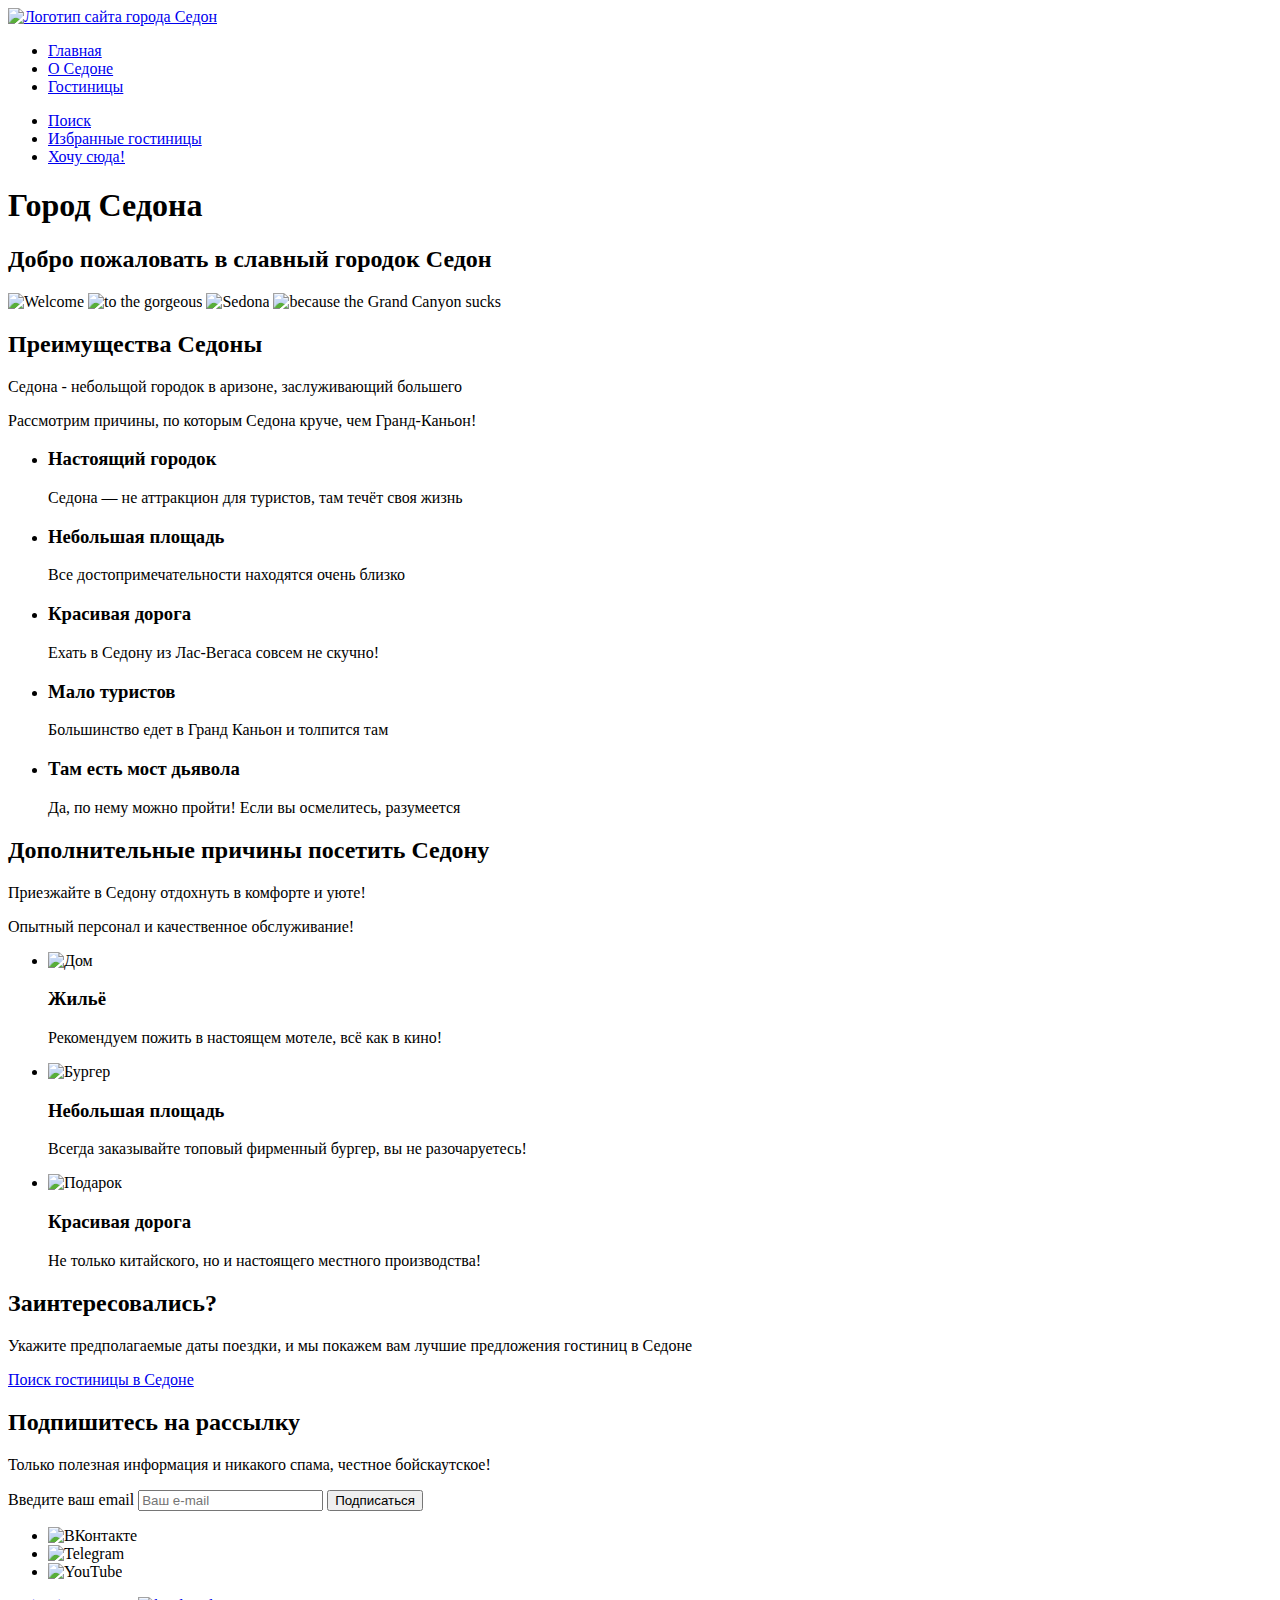
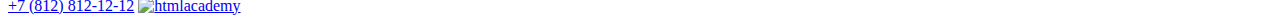
==== index.html @ 803d658f "Добавляет index.html и catalog.html" ====
<!DOCTYPE html>
<html lang="ru">

  <head>
    <meta charset="utf-8">
    <title>Добро пожаловать в Седону!</title>
  </head>

  <body>
    <header class="page-header">
      <nav class="navigation">
        <a class="navigation-logo-link" href="index.html" aria-current="page">
          <img class="navigation-logo-img" src="#" alt="Логотип сайта города Седон">
        </a>

        <ul class="navigation-list navigation-pages">
          <li class="navigation-item">
            <a class="navigation-link navigation-link-currnet" href="index.html" aria-current="page">
              Главная
            </a>
          </li>
          <li class="navigation-item">
            <a class="navigation-link" href="#">О Седоне</a>
          </li>
          <li class="navigation-item">
            <a class="navigation-link" href="catalog.html">Гостиницы</a>
          </li>
        </ul>

        <ul class="navigation-list navigation-user">
          <li class="navigation-item">
            <a class="navigation-link" href="#">Поиск</a>
          </li>
          <li class="navigation-item">
            <a class="navigation-link" href="#">Избранные гостиницы</a>
          </li>
          <li class="navigation-item">
            <a class="navigation-link" href="#">Хочу сюда!</a>
          </li>
        </ul>
      </nav>
    </header>

    <main class="main-index">
      <h1 class="visually-hidden">Город Седона</h1>
      <section class="hero">
        <h2 class="visually-hidden">Добро пожаловать в славный городок Седон</h2>
        <img class="hero-img hero-img-welcome" src="#" alt="Welcome">
        <img class="hero-img hero-img-to-gorgeous" src="#" alt="to the gorgeous">
        <img class="hero-img hero-img-sedona" src="#" alt="Sedona">
        <img class="hero-img hero-img-because-canyon" src="#" alt="because the Grand Canyon sucks">
      </section>

      <section class="advantages">
        <h2 class="visually-hidden">Преимущества Седоны</h2>
        <p class="advantages-slogan">Седона - небольщой городок в аризоне, заслуживающий большего</p>
        <p class="advantages-description">Рассмотрим причины, по которым Седона круче, чем Гранд-Каньон!</p>
        <ul class="advantages-list">
          <li class="advantages-item">
            <h3 class="advantages-title">Настоящий городок</h3>
            <p class="advantages-description">Седона — не аттракцион для туристов, там течёт своя жизнь</p>
          </li>
          <li class="advantages-item">
            <h3 class="advantages-title">Небольшая площадь</h3>
            <p class="advantages-description">Все достопримечательности находятся очень близко</p>
          </li>
          <li class="advantages-item">
            <h3 class="advantages-title">Красивая дорога</h3>
            <p class="advantages-description">Ехать в Седону из Лас-Вегаса совсем не скучно!</p>
          </li>
          <li class="advantages-item">
            <h3 class="advantages-title">Мало туристов</h3>
            <p class="advantages-description">Большинство едет в Гранд Каньон и толпится там</p>
          </li>
          <li class="advantages-item">
            <h3 class="advantages-title">Там есть мост дьявола</h3>
            <p class="advantages-description">Да, по нему можно пройти! Если вы осмелитесь, разумеется</p>
          </li>
        </ul>
      </section>

      <section class="reasons">
        <h2 class="visually-hidden">Дополнительные причины посетить Седону</h2>
        <p class="reasons-slogan">Приезжайте в Седону отдохнуть в комфорте и уюте!</p>
        <p class="reasons-description">Опытный персонал и качественное обслуживание!</p>
        <ul class="reasons-list">
          <li class="reasons-item">
            <img class="reasons-img" src="#" alt="Дом">
            <h3 class="reasons-title">Жильё</h3>
            <p class="reasons-description">Рекомендуем пожить в настоящем мотеле, всё как в кино!</p>
          </li>
          <li class="advantages-item">
            <img class="reasons-img" src="#" alt="Бургер">
            <h3 class="advantages-title">Небольшая площадь</h3>
            <p class="advantages-description">Всегда заказывайте топовый фирменный бургер, вы не разочаруетесь!</p>
          </li>
          <li class="advantages-item">
            <img class="reasons-img" src="#" alt="Подарок">
            <h3 class="advantages-title">Красивая дорога</h3>
            <p class="advantages-description">Не только китайского, но и настоящего местного производства!</p>
          </li>
        </ul>
      </section>

      <section class="search-hotel">
        <h2 class="search-hotel-title">Заинтересовались?</h2>
        <p class="search-hotel-description">Укажите предполагаемые даты поездки, и мы покажем вам лучшие предложения
          гостиниц в Седоне</p>
        <a class="search-hotel-link" href="#">Поиск гостиницы в Седоне</a>
      </section>

      <section class="newsletter">
        <h2 class="newsletter-title">Подпишитесь на рассылку</h2>
        <p class="newsletter-description">Только полезная информация и никакого спама, честное бойскаутское!</p>
        <form class="newsletter-form" action="https://echo.htmlacademy.ru/" method="post">
          <label class="visually-hidden" for="newsletter-email">Введите ваш email</label>
          <input type="email" id="newsletter-email" name="newsletter-email" placeholder="Ваш e-mail" required>
          <button class="button" type="submit">Подписаться</button>
        </form>
      </section>
    </main>

    <footer class="page-footer">
      <ul class="social-list">
        <li class="social-item">
          <a class="social-item-link">
            <img class="social-item-img" src="#" alt="ВКонтакте">
          </a>
        </li>
        <li class="social-item">
          <a class="social-item-link">
            <img class="social-item-img" src="#" alt="Telegram">
          </a>
        </li>
        <li class="social-item">
          <a class="social-item-link">
            <img class="social-item-img" src="#" alt="YouTube">
          </a>
        </li>
      </ul>
      <a class="footer-contacts-address-phone" href="tel:+78128121212">+7 (812) 812-12-12</a>
      <a class="htmlacademy-link" href="https://htmlacademy.ru/">
        <img class="htmlacademy-img" src="#" alt="htmlacademy">
      </a>
    </footer>
  </body>

</html>
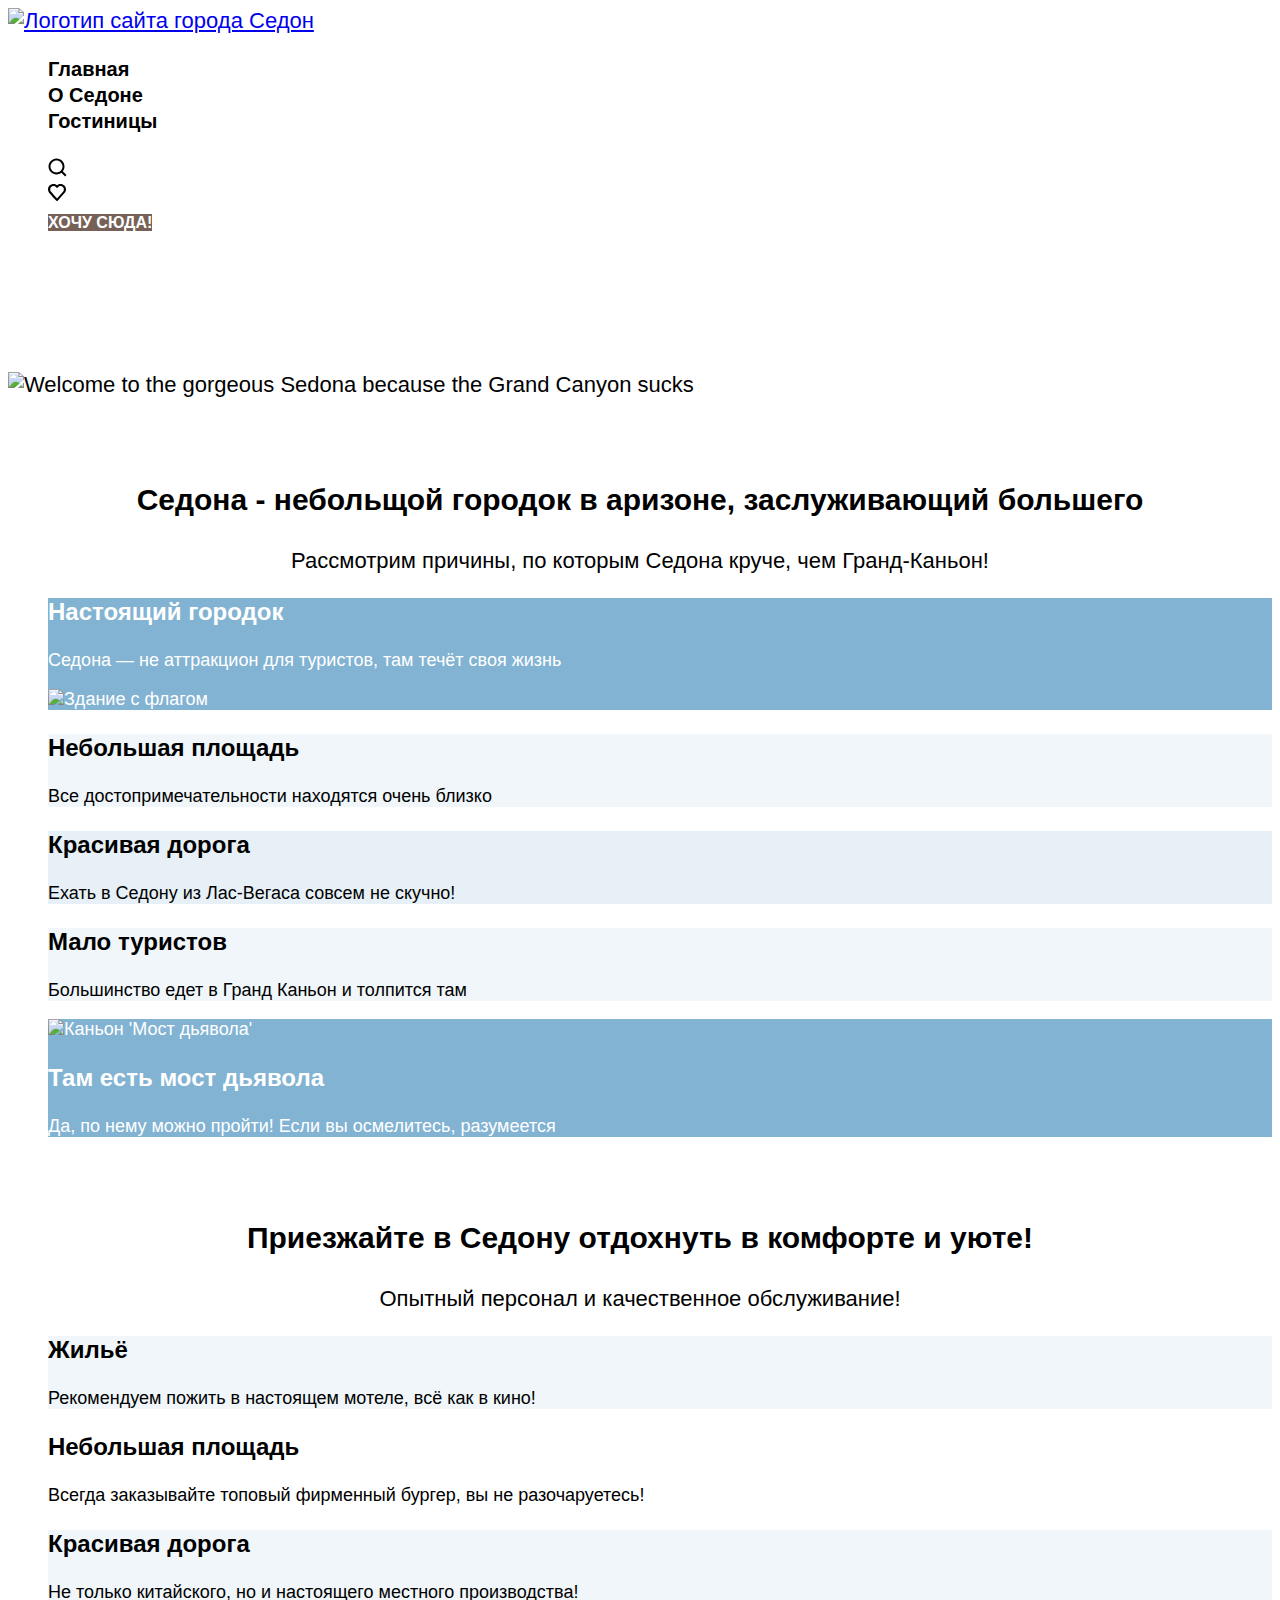
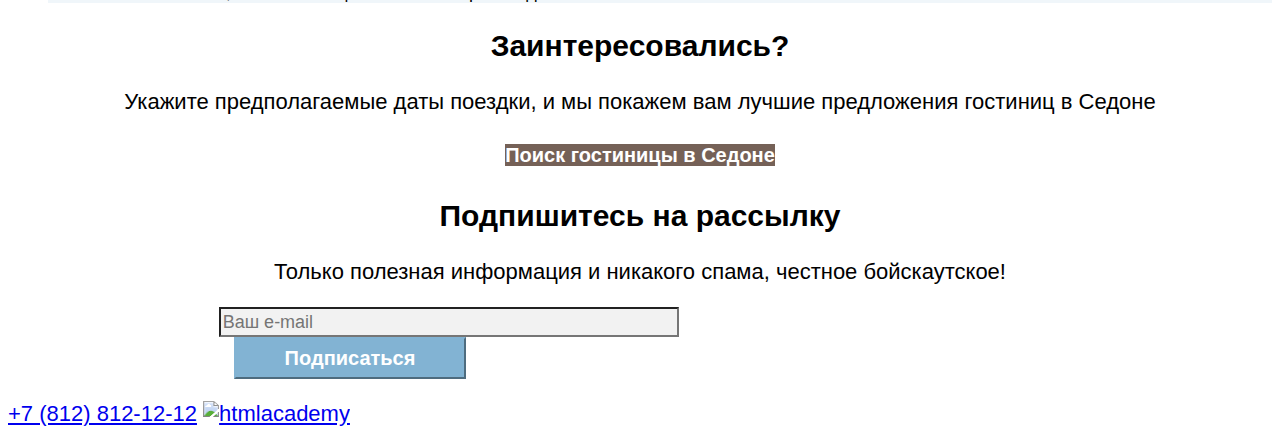
==== commit 8b971bac: "Добавляет базовую стилизацию" ====
--- a/index.html
+++ b/index.html
@@ -4,13 +4,15 @@
   <head>
     <meta charset="utf-8">
     <title>Добро пожаловать в Седону!</title>
+    <link rel="stylesheet" href="styles/style.css">
   </head>
 
   <body>
     <header class="page-header">
       <nav class="navigation">
         <a class="navigation-logo-link" href="index.html" aria-current="page">
-          <img class="navigation-logo-img" src="#" alt="Логотип сайта города Седон">
+          <img class="navigation-logo-img" src="images/logo.svg" width="140" height="70"
+            alt="Логотип сайта города Седон">
         </a>
 
         <ul class="navigation-list navigation-pages">
@@ -29,13 +31,17 @@
 
         <ul class="navigation-list navigation-user">
           <li class="navigation-item">
-            <a class="navigation-link" href="#">Поиск</a>
+            <a class="navigation-link search-button" href="#">
+              <span class="visually-hidden">Поиск</span>
+            </a>
           </li>
           <li class="navigation-item">
-            <a class="navigation-link" href="#">Избранные гостиницы</a>
+            <a class="navigation-link favorite-button" href="#">
+              <span class="visually-hidden">Избранные</span>
+            </a>
           </li>
           <li class="navigation-item">
-            <a class="navigation-link" href="#">Хочу сюда!</a>
+            <a class="navigation-button" href="#">Хочу сюда!</a>
           </li>
         </ul>
       </nav>
@@ -45,34 +51,35 @@
       <h1 class="visually-hidden">Город Седона</h1>
       <section class="hero">
         <h2 class="visually-hidden">Добро пожаловать в славный городок Седон</h2>
-        <img class="hero-img hero-img-welcome" src="#" alt="Welcome">
-        <img class="hero-img hero-img-to-gorgeous" src="#" alt="to the gorgeous">
-        <img class="hero-img hero-img-sedona" src="#" alt="Sedona">
-        <img class="hero-img hero-img-because-canyon" src="#" alt="because the Grand Canyon sucks">
+        <img class="hero-img hero-img-welcome" src="images/welcome.svg" width="458" height="352"
+          alt="Welcome to the gorgeous Sedona because the Grand Canyon sucks">
       </section>
 
       <section class="advantages">
         <h2 class="visually-hidden">Преимущества Седоны</h2>
         <p class="advantages-slogan">Седона - небольщой городок в аризоне, заслуживающий большего</p>
-        <p class="advantages-description">Рассмотрим причины, по которым Седона круче, чем Гранд-Каньон!</p>
+        <p class="advantages-slogan-description">Рассмотрим причины, по которым Седона круче, чем Гранд-Каньон!</p>
         <ul class="advantages-list">
-          <li class="advantages-item">
+          <li class="advantages-item-container-large">
             <h3 class="advantages-title">Настоящий городок</h3>
             <p class="advantages-description">Седона — не аттракцион для туристов, там течёт своя жизнь</p>
+            <img class="advantages-img" src="images/advantage-1.jpg" width="800" height="385" alt="Здание с флагом">
           </li>
-          <li class="advantages-item">
+          <li class="advantages-item-container-small">
             <h3 class="advantages-title">Небольшая площадь</h3>
             <p class="advantages-description">Все достопримечательности находятся очень близко</p>
           </li>
-          <li class="advantages-item">
+          <li class="advantages-item-container-center">
             <h3 class="advantages-title">Красивая дорога</h3>
             <p class="advantages-description">Ехать в Седону из Лас-Вегаса совсем не скучно!</p>
           </li>
-          <li class="advantages-item">
+          <li class="advantages-item-container-small">
             <h3 class="advantages-title">Мало туристов</h3>
             <p class="advantages-description">Большинство едет в Гранд Каньон и толпится там</p>
           </li>
-          <li class="advantages-item">
+          <li class="advantages-item-container-large">
+            <img class="advantages-img" src="images/advantage-2.jpg" width="800" height="385"
+              alt="Каньон 'Мост дьявола'">
             <h3 class="advantages-title">Там есть мост дьявола</h3>
             <p class="advantages-description">Да, по нему можно пройти! Если вы осмелитесь, разумеется</p>
           </li>
@@ -81,23 +88,20 @@
 
       <section class="reasons">
         <h2 class="visually-hidden">Дополнительные причины посетить Седону</h2>
-        <p class="reasons-slogan">Приезжайте в Седону отдохнуть в комфорте и уюте!</p>
-        <p class="reasons-description">Опытный персонал и качественное обслуживание!</p>
+        <p class="reasons-slogan-title">Приезжайте в Седону отдохнуть в комфорте и уюте!</p>
+        <p class="reasons-slogan-description">Опытный персонал и качественное обслуживание!</p>
         <ul class="reasons-list">
-          <li class="reasons-item">
-            <img class="reasons-img" src="#" alt="Дом">
+          <li class="reasons-item-side-container">
             <h3 class="reasons-title">Жильё</h3>
             <p class="reasons-description">Рекомендуем пожить в настоящем мотеле, всё как в кино!</p>
           </li>
-          <li class="advantages-item">
-            <img class="reasons-img" src="#" alt="Бургер">
-            <h3 class="advantages-title">Небольшая площадь</h3>
-            <p class="advantages-description">Всегда заказывайте топовый фирменный бургер, вы не разочаруетесь!</p>
+          <li class="reasons-item">
+            <h3 class="reasons-title">Небольшая площадь</h3>
+            <p class="reasons-description">Всегда заказывайте топовый фирменный бургер, вы не разочаруетесь!</p>
           </li>
-          <li class="advantages-item">
-            <img class="reasons-img" src="#" alt="Подарок">
-            <h3 class="advantages-title">Красивая дорога</h3>
-            <p class="advantages-description">Не только китайского, но и настоящего местного производства!</p>
+          <li class="reasons-item-side-container">
+            <h3 class="reasons-title">Красивая дорога</h3>
+            <p class="reasons-description">Не только китайского, но и настоящего местного производства!</p>
           </li>
         </ul>
       </section>
@@ -115,7 +119,7 @@
         <form class="newsletter-form" action="https://echo.htmlacademy.ru/" method="post">
           <label class="visually-hidden" for="newsletter-email">Введите ваш email</label>
           <input type="email" id="newsletter-email" name="newsletter-email" placeholder="Ваш e-mail" required>
-          <button class="button" type="submit">Подписаться</button>
+          <button class="newsletter-submit-button" type="submit">Подписаться</button>
         </form>
       </section>
     </main>
@@ -123,24 +127,18 @@
     <footer class="page-footer">
       <ul class="social-list">
         <li class="social-item">
-          <a class="social-item-link">
-            <img class="social-item-img" src="#" alt="ВКонтакте">
-          </a>
+          <a class="social-item-link"></a>
         </li>
         <li class="social-item">
-          <a class="social-item-link">
-            <img class="social-item-img" src="#" alt="Telegram">
-          </a>
+          <a class="social-item-link"></a>
         </li>
         <li class="social-item">
-          <a class="social-item-link">
-            <img class="social-item-img" src="#" alt="YouTube">
-          </a>
+          <a class="social-item-link"></a>
         </li>
       </ul>
       <a class="footer-contacts-address-phone" href="tel:+78128121212">+7 (812) 812-12-12</a>
       <a class="htmlacademy-link" href="https://htmlacademy.ru/">
-        <img class="htmlacademy-img" src="#" alt="htmlacademy">
+        <img class="htmlacademy-img" src="images/logo-htmlacademy.png" alt="htmlacademy">
       </a>
     </footer>
   </body>
--- a/styles/style.css
+++ b/styles/style.css
@@ -0,0 +1,345 @@
+@font-face {
+  font-family: "PT Sans";
+  font-style: normal;
+  font-weight: 400;
+  src: url("../fonts/ptsans-400.woff2") format("woff2");
+  font-display: swap;
+}
+
+@font-face {
+  font-family: "PT Sans";
+  font-style: normal;
+  font-weight: 700;
+  src: url("../fonts/ptsans-700.woff2") format("woff2");
+  font-display: swap;
+}
+
+body {
+  font-family: "PT Sans", sans-serif;
+  font-weight: 400;
+  font-size: 22px;
+  line-height: 26px;
+  color: #000000;
+  background-color: #FFFFFF;
+}
+
+.visually-hidden {
+  visibility: hidden;
+}
+
+/* page-header */
+.page-header {
+  color: #000000;
+}
+
+.navigation-list {
+  list-style: none;
+}
+
+.navigation-link {
+  font-weight: 700;
+  font-size: 20px;
+  line-height: 24px;
+  color: inherit;
+  text-decoration: none;
+}
+
+.search-button {
+  background-image: url(../images/search.svg);
+  background-repeat: no-repeat;
+  width: 44px;
+}
+
+.favorite-button {
+  background-image: url(../images/favorite.svg);
+  background-repeat: no-repeat;
+  width: 44px;
+}
+
+.navigation-button {
+  font-weight: 700;
+  font-size: 16px;
+  line-height: 20px;
+  text-transform: uppercase;
+  color: #FFFFFF;
+  background-color: #756157;
+  text-decoration: none;
+}
+
+/* main-index */
+.main-index {
+  background-color: #FFFFFF;
+  color: #000000;
+}
+
+.hero {
+  background-image: url(../images/index-background.jpg), url(../images/divider.png);
+  background-size: 100% auto;
+  background-repeat: no-repeat;
+}
+
+.advantages-slogan {
+  font-weight: 700;
+  font-size: 30px;
+  line-height: 36px;
+  text-align: center;
+}
+
+.advantages-slogan-description {
+  font-size: 22px;
+  line-height: 26px;
+  text-align: center;
+}
+
+.advantages-list {
+  font-size: 18px;
+  line-height: 21px;
+  list-style: none;
+}
+
+.advantages-title {
+  font-weight: 700;
+  font-size: 24px;
+  line-height: 28px;
+}
+
+.advantages-item-container-large {
+  color: #FFFFFF;
+  background-color: #82B3D3;
+}
+
+.advantages-item-container-small {
+  background-color: #83B3D31F;
+}
+
+.advantages-item-container-center {
+  background-color: #83B3D333;
+}
+
+.reasons-slogan-title {
+  font-weight: 700;
+  font-size: 30px;
+  line-height: 36px;
+  text-align: center;
+}
+
+.reasons-slogan-description {
+  text-align: center;
+}
+
+.reasons-list {
+  list-style: none;
+}
+
+.reasons-title {
+  font-weight: 700;
+  font-size: 24px;
+  line-height: 28px;
+}
+
+.reasons-description {
+  font-size: 18px;
+  line-height: 21px;
+}
+
+.reasons-item-side-container {
+  background-color: #83B3D31F;
+}
+
+.search-hotel {
+  text-align: center;
+}
+
+.search-hotel h2 {
+  font-weight: 700;
+  font-size: 30px;
+  line-height: 36px;
+}
+
+.search-hotel-link  {
+  font-weight: 700;
+  font-size: 20px;
+  line-height: 36px;
+  text-align: center;
+  color: #FFFFFF;
+  text-decoration: none;
+  background-color: #756157;
+  width: 376px;
+}
+
+.newsletter {
+  text-align: center;
+  background-image: url(../images/subscribe-background.png);
+  background-repeat: no-repeat;
+  background-size: 100% auto;
+}
+
+.newsletter h2 {
+  font-weight: 700;
+  font-size: 30px;
+  line-height: 36px;
+}
+
+.newsletter-form {
+  width: 684px;
+}
+
+.newsletter-form input {
+  font-size: 18px;
+  line-height: 24px;
+  background-color: #F2F2F2;
+  width: 452px;
+}
+
+.newsletter-submit-button {
+  font-weight: 700;
+  font-size: 20px;
+  line-height: 36px;
+  background-color: #82B3D3;
+  border-color: #82B3D3;
+  color: #FFFFFF;
+  width: 232px;
+
+}
+
+/* page-footer */
+.social-list {
+  list-style: none;
+}
+
+.social-item a {
+  color: #000000;
+  text-decoration: none;
+}
+
+.footer-contacts-address-phon {
+  font-size: 40px;
+  line-height: 40px;
+  color: #000000;
+  text-decoration: none;
+}
+
+/* catalog */
+
+.filter-hotels {
+  font-size: 18px;
+  line-height: 24px;
+  background-color: #223557;
+  color: #FFFFFF;
+  background-image: url(../images/catalog/filter-background.jpg);
+  background-repeat: no-repeat;
+  background-size: 100% auto;
+}
+
+.filter-title {
+  font-weight: 700;
+  font-size: 60px;
+  line-height: 78px;
+}
+
+.breadcrumbs {
+  list-style: none;
+}
+
+.breadcrumbs-link {
+  font-size: 16px;
+  line-height: 21px;
+  color: #FFFFFF;
+  text-decoration: none;
+}
+
+.catalog-filter-list {
+  list-style: none;
+}
+
+.catalog-filter-title {
+  font-weight: 700;
+  font-size: 20px;
+  line-height: 24px;
+}
+
+.price-input::placeholder {
+  font-weight: 700;
+  font-size: 18px;
+  line-height: 24px;
+  color: #000000;
+}
+
+.submit-filter-button {
+  background-color: #82B3D3;
+  color: #FFFFFF;
+}
+
+.reset-filter-button {
+  color: #FFFFFF;
+  background-color: transparent;
+}
+
+.catalog-hotels {
+  font-weight: 700;
+  font-size: 18px;
+  line-height: 21px;
+}
+
+.catalog-select-control {
+  font-size: 18px;
+  line-height: 21px;
+}
+
+.view-type {
+  list-style: none;
+}
+
+.catalog-list {
+  list-style: none;
+}
+
+.catalog-item-title {
+  font-weight: 700;
+  font-size: 24px;
+  line-height: 28px;
+  color:#000000;
+}
+
+.catalog-item a {
+  text-decoration: none;
+}
+
+.catalog-item-type {
+  font-size: 18px;
+  line-height: 21px;
+}
+
+.catalog-btn {
+  font-weight: 700;
+  font-size: 16px;
+  line-height: 20px;
+  background-color: #756157;
+  color: #FFFFFF;
+}
+
+.catalog-item-detail-link {
+  background-color: #7DB54F;
+}
+
+.catalog-item-favorites-btn {
+  background-color: #82B3D3;
+}
+
+.pagination {
+  list-style: none;
+}
+
+.pagination-link {
+  font-weight: 700;
+  font-size: 20px;
+  line-height: 36px;
+  text-decoration: none;
+  color: #FFFFFF;
+  background-color: #82B3D3;
+}
+
+.pagination-current {
+  color: #000000;
+  background-color: #F2F2F2;
+}
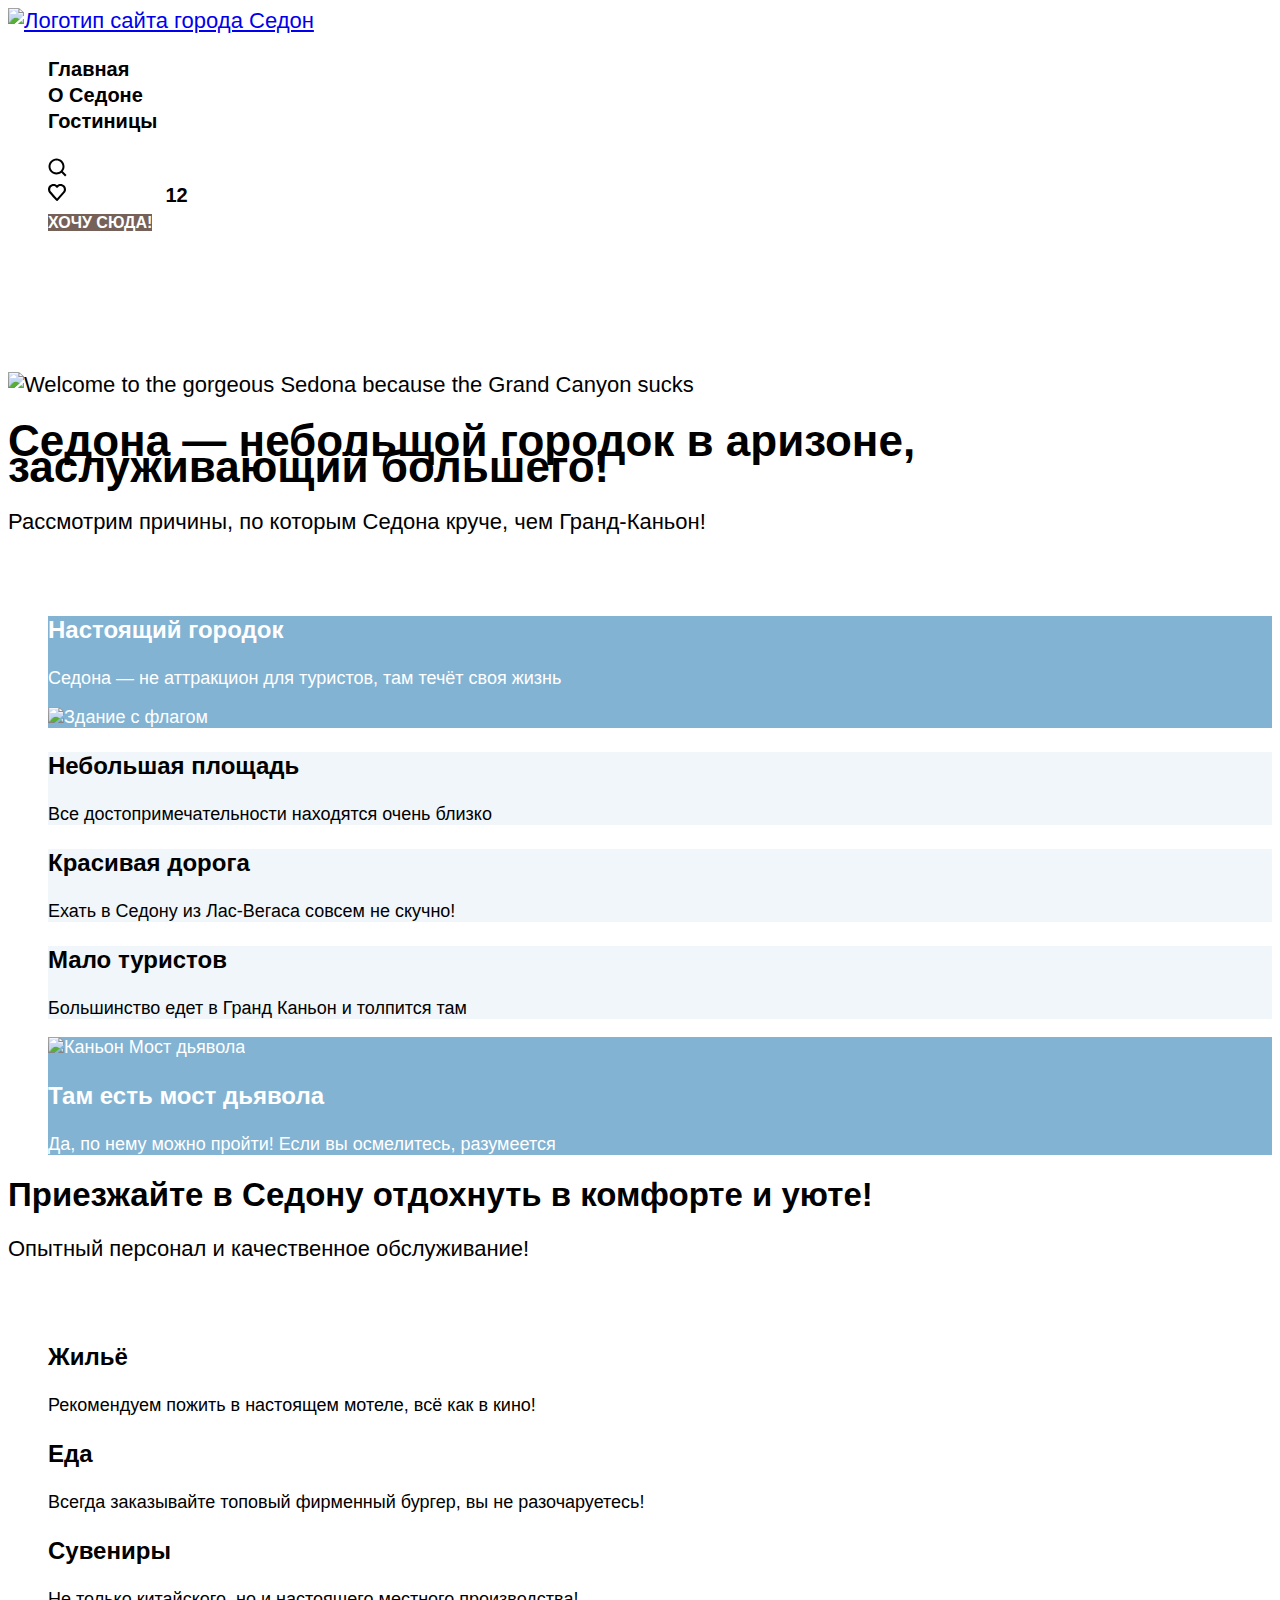
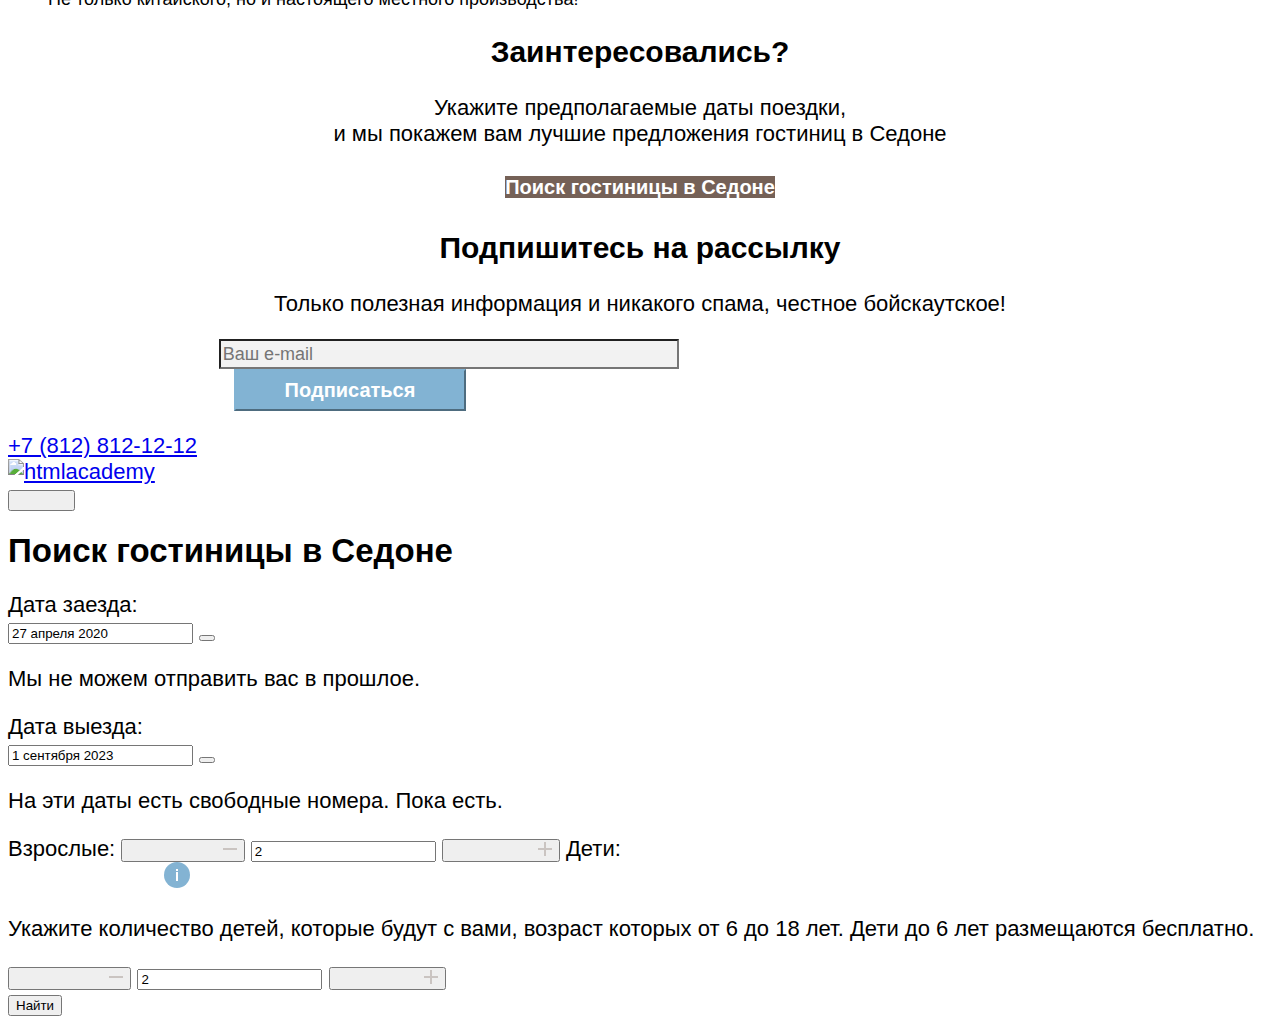
==== commit 7674894c: "Добавляет атлибуты для автоматической проверки проекта" ====
--- a/index.html
+++ b/index.html
@@ -5,142 +5,241 @@
     <meta charset="utf-8">
     <title>Добро пожаловать в Седону!</title>
     <link rel="stylesheet" href="styles/style.css">
+    <link rel="icon" href="favicon.ico">
   </head>
 
   <body>
-    <header class="page-header">
-      <nav class="navigation">
-        <a class="navigation-logo-link" href="index.html" aria-current="page">
-          <img class="navigation-logo-img" src="images/logo.svg" width="140" height="70"
-            alt="Логотип сайта города Седон">
-        </a>
-
-        <ul class="navigation-list navigation-pages">
-          <li class="navigation-item">
-            <a class="navigation-link navigation-link-currnet" href="index.html" aria-current="page">
-              Главная
+    <div class="page-container">
+
+      <header class="page-header" data-test="header">
+        <nav class="navigation">
+          <div class="navigation-pages-container">
+            <a class="navigation-logo-link" href="index.html" aria-current="page">
+              <img class="navigation-logo-img" src="images/logo.svg" width="140" height="70"
+                alt="Логотип сайта города Седон">
             </a>
+            <ul class="navigation-list navigation-pages">
+              <li class="navigation-item">
+                <a class="navigation-link navigation-link-currnet" href="index.html" aria-current="page">
+                  Главная
+                </a>
+              </li>
+              <li class="navigation-item">
+                <a class="navigation-link" href="#">О Седоне</a>
+              </li>
+              <li class="navigation-item">
+                <a class="navigation-link" href="catalog.html">Гостиницы</a>
+              </li>
+            </ul>
+          </div>
+          <ul class="navigation-list navigation-user">
+            <li class="navigation-item">
+              <a class="navigation-link search-button" href="#">
+                <span class="visually-hidden">Поиск</span>
+              </a>
+            </li>
+            <li class="navigation-item">
+              <a class="navigation-link favorite-button" href="#">
+                <span class="visually-hidden">Избранные</span>
+                <span class="favorite-number">12</span>
+              </a>
+            </li>
+            <li class="navigation-item-button">
+              <a class="navigation-button" href="#">Хочу сюда!</a>
+            </li>
+          </ul>
+        </nav>
+      </header>
+
+      <main class="main-index" data-test="main">
+        <h1 class="visually-hidden">Город Седона</h1>
+        <section class="hero" data-test="hero">
+          <h2 class="visually-hidden">Добро пожаловать в славный городок Седона</h2>
+          <img class="hero-img hero-img-welcome" src="images/welcome.svg" width="458" height="352"
+            alt="Welcome to the gorgeous Sedona because the Grand Canyon sucks">
+        </section>
+
+        <section class="advantages-section" data-test="advantages">
+          <div class="city-slogan">
+            <h1 class="city-slogan-title">Седона — небольщой городок в аризоне, заслуживающий большего!</h2>
+            <p class="city-slogan-description">Рассмотрим причины, по которым Седона круче, чем Гранд-Каньон!</p>
+          </div>
+          <div class="advantages">
+            <h2 class="visually-hidden">Преимущества Седоны</h2>
+            <ul class="advantages-list">
+              <li class="advantages-item-container-large">
+                <div class="advantages-item">
+                  <h3 class="advantages-title">Настоящий городок</h3>
+                  <p class="advantages-description">Седона — не аттракцион для туристов, там течёт своя жизнь</p>
+                </div>
+                <img class="advantages-img" src="images/advantage-1.jpg" width="800" height="385" alt="Здание с флагом">
+              </li>
+              <li class="advantages-item advantages-item-container-small">
+                <h3 class="advantages-title">Небольшая площадь</h3>
+                <p class="advantages-description">Все достопримечательности находятся очень близко</p>
+              </li>
+              <li class="advantages-item advantages-item-container-small">
+                <h3 class="advantages-title">Красивая дорога</h3>
+                <p class="advantages-description">Ехать в Седону из Лас-Вегаса совсем не скучно!</p>
+              </li>
+              <li class="advantages-item advantages-item-container-small">
+                <h3 class="advantages-title">Мало туристов</h3>
+                <p class="advantages-description">Большинство едет в Гранд Каньон и толпится там</p>
+              </li>
+              <li class="advantages-item-container-large">
+                <img class="advantages-img" src="images/advantage-2.jpg" width="800" height="385" alt="Каньон Мост дьявола">
+                <div class="advantages-item">
+                  <h3 class="advantages-title">Там есть мост дьявола</h3>
+                  <p class="advantages-description">Да, по нему можно пройти! Если вы осмелитесь, разумеется</p>
+                </div>
+              </li>
+            </ul>
+          </div>
+        </section>
+
+        <section class="reasons" data-test="service">
+          <div class="invitation">
+            <h2 class="invitation-title">Приезжайте в Седону отдохнуть в комфорте и уюте!</h2>
+            <p class="invitation-description">Опытный персонал и качественное обслуживание!</p>
+          </div>
+          <h2 class="visually-hidden">Дополнительные причины посетить Седону</h2>
+          <ul class="reasons-list">
+            <li class="reasons-item reasons-item-house">
+              <h3 class="reasons-title">Жильё</h3>
+              <p class="reasons-description">Рекомендуем пожить в настоящем мотеле, всё как в кино!</p>
+            </li>
+            <li class="reasons-item reasons-item-food">
+              <h3 class="reasons-title">Еда</h3>
+              <p class="reasons-description">Всегда заказывайте топовый фирменный бургер, вы не разочаруетесь!</p>
+            </li>
+            <li class="reasons-item reasons-item-gift">
+              <h3 class="reasons-title">Сувениры</h3>
+              <p class="reasons-description">Не только китайского, но и настоящего местного производства!</p>
+            </li>
+          </ul>
+        </section>
+
+        <section class="search-hotel" data-test="search">
+          <div class="search-hotel-text-container">
+            <h2 class="search-hotel-title">Заинтересовались?</h2>
+            <p class="search-hotel-description">Укажите предполагаемые даты поездки,<br> и мы покажем вам лучшие
+              предложения
+              гостиниц в Седоне</p>
+          </div>
+          <a class="search-hotel-link" href="#">Поиск гостиницы в Седоне</a>
+        </section>
+
+        <section class="newsletter" data-test="subscribe">
+          <h2 class="newsletter-title">Подпишитесь на рассылку</h2>
+          <p class="newsletter-description">Только полезная информация и никакого спама, честное бойскаутское!</p>
+          <form class="newsletter-form" action="https://echo.htmlacademy.ru/" method="post">
+            <div class="newsletter-form-input-container">
+              <label class="visually-hidden" for="newsletter-email">Введите ваш email</label>
+              <input type="email" id="newsletter-email" name="newsletter-email" placeholder="Ваш e-mail" required>
+            </div>
+            <button class="newsletter-submit-button" type="submit">Подписаться</button>
+          </form>
+        </section>
+      </main>
+
+      <footer class="page-footer" data-test="footer">
+        <ul class="social-list">
+          <li class="social-item">
+            <a class="social-link social-link-vk" href="https://vk.com/htmlacademy"></a>
           </li>
-          <li class="navigation-item">
-            <a class="navigation-link" href="#">О Седоне</a>
+          <li class="social-item">
+            <a class="social-link social-link-telegram" href="https://t.me/htmlacademy"></a>
           </li>
-          <li class="navigation-item">
-            <a class="navigation-link" href="catalog.html">Гостиницы</a>
+          <li class="social-item">
+            <a class="social-link social-link-youtube" href="https://www.youtube.com/user/htmlacademyru"></a>
           </li>
         </ul>
-
-        <ul class="navigation-list navigation-user">
-          <li class="navigation-item">
-            <a class="navigation-link search-button" href="#">
-              <span class="visually-hidden">Поиск</span>
-            </a>
-          </li>
-          <li class="navigation-item">
-            <a class="navigation-link favorite-button" href="#">
-              <span class="visually-hidden">Избранные</span>
-            </a>
-          </li>
-          <li class="navigation-item">
-            <a class="navigation-button" href="#">Хочу сюда!</a>
-          </li>
-        </ul>
-      </nav>
-    </header>
-
-    <main class="main-index">
-      <h1 class="visually-hidden">Город Седона</h1>
-      <section class="hero">
-        <h2 class="visually-hidden">Добро пожаловать в славный городок Седон</h2>
-        <img class="hero-img hero-img-welcome" src="images/welcome.svg" width="458" height="352"
-          alt="Welcome to the gorgeous Sedona because the Grand Canyon sucks">
-      </section>
-
-      <section class="advantages">
-        <h2 class="visually-hidden">Преимущества Седоны</h2>
-        <p class="advantages-slogan">Седона - небольщой городок в аризоне, заслуживающий большего</p>
-        <p class="advantages-slogan-description">Рассмотрим причины, по которым Седона круче, чем Гранд-Каньон!</p>
-        <ul class="advantages-list">
-          <li class="advantages-item-container-large">
-            <h3 class="advantages-title">Настоящий городок</h3>
-            <p class="advantages-description">Седона — не аттракцион для туристов, там течёт своя жизнь</p>
-            <img class="advantages-img" src="images/advantage-1.jpg" width="800" height="385" alt="Здание с флагом">
-          </li>
-          <li class="advantages-item-container-small">
-            <h3 class="advantages-title">Небольшая площадь</h3>
-            <p class="advantages-description">Все достопримечательности находятся очень близко</p>
-          </li>
-          <li class="advantages-item-container-center">
-            <h3 class="advantages-title">Красивая дорога</h3>
-            <p class="advantages-description">Ехать в Седону из Лас-Вегаса совсем не скучно!</p>
-          </li>
-          <li class="advantages-item-container-small">
-            <h3 class="advantages-title">Мало туристов</h3>
-            <p class="advantages-description">Большинство едет в Гранд Каньон и толпится там</p>
-          </li>
-          <li class="advantages-item-container-large">
-            <img class="advantages-img" src="images/advantage-2.jpg" width="800" height="385"
-              alt="Каньон 'Мост дьявола'">
-            <h3 class="advantages-title">Там есть мост дьявола</h3>
-            <p class="advantages-description">Да, по нему можно пройти! Если вы осмелитесь, разумеется</p>
-          </li>
-        </ul>
-      </section>
-
-      <section class="reasons">
-        <h2 class="visually-hidden">Дополнительные причины посетить Седону</h2>
-        <p class="reasons-slogan-title">Приезжайте в Седону отдохнуть в комфорте и уюте!</p>
-        <p class="reasons-slogan-description">Опытный персонал и качественное обслуживание!</p>
-        <ul class="reasons-list">
-          <li class="reasons-item-side-container">
-            <h3 class="reasons-title">Жильё</h3>
-            <p class="reasons-description">Рекомендуем пожить в настоящем мотеле, всё как в кино!</p>
-          </li>
-          <li class="reasons-item">
-            <h3 class="reasons-title">Небольшая площадь</h3>
-            <p class="reasons-description">Всегда заказывайте топовый фирменный бургер, вы не разочаруетесь!</p>
-          </li>
-          <li class="reasons-item-side-container">
-            <h3 class="reasons-title">Красивая дорога</h3>
-            <p class="reasons-description">Не только китайского, но и настоящего местного производства!</p>
-          </li>
-        </ul>
-      </section>
-
-      <section class="search-hotel">
-        <h2 class="search-hotel-title">Заинтересовались?</h2>
-        <p class="search-hotel-description">Укажите предполагаемые даты поездки, и мы покажем вам лучшие предложения
-          гостиниц в Седоне</p>
-        <a class="search-hotel-link" href="#">Поиск гостиницы в Седоне</a>
-      </section>
-
-      <section class="newsletter">
-        <h2 class="newsletter-title">Подпишитесь на рассылку</h2>
-        <p class="newsletter-description">Только полезная информация и никакого спама, честное бойскаутское!</p>
-        <form class="newsletter-form" action="https://echo.htmlacademy.ru/" method="post">
-          <label class="visually-hidden" for="newsletter-email">Введите ваш email</label>
-          <input type="email" id="newsletter-email" name="newsletter-email" placeholder="Ваш e-mail" required>
-          <button class="newsletter-submit-button" type="submit">Подписаться</button>
-        </form>
-      </section>
-    </main>
-
-    <footer class="page-footer">
-      <ul class="social-list">
-        <li class="social-item">
-          <a class="social-item-link"></a>
-        </li>
-        <li class="social-item">
-          <a class="social-item-link"></a>
-        </li>
-        <li class="social-item">
-          <a class="social-item-link"></a>
-        </li>
-      </ul>
-      <a class="footer-contacts-address-phone" href="tel:+78128121212">+7 (812) 812-12-12</a>
-      <a class="htmlacademy-link" href="https://htmlacademy.ru/">
-        <img class="htmlacademy-img" src="images/logo-htmlacademy.png" alt="htmlacademy">
-      </a>
-    </footer>
+        <div class="footer-contacts-phone-container">
+          <a class="footer-contacts-address-phone" href="tel:+78128121212">+7 (812) 812-12-12</a>
+        </div>
+        <div class="htmlacademy-link-container">
+          <a class="htmlacademy-link" href="https://htmlacademy.ru/">
+            <img class="htmlacademy-img" width="123" height="42" src="images/footer/logo-htmlacademy.png" alt="htmlacademy">
+          </a>
+        </div>
+      </footer>
+
+      <div class="modal-container modal-container-close">
+        <div class="modal modal-search">
+          <button class="modal-close-button">
+            <span class="visually-hidden">Закрыть</span>
+          </button>
+          <section class="modal-content">
+            <h2 class="modal-title">Поиск гостиницы в Седоне</h2>
+            <form class="search-form" action="https://echo.htmlacademy.ru/" method="post">
+              <label class="modal-date-label" for="arrival-date">
+                <span class="modal-input-title modal-date-title">Дата заезда:</span>
+                <div class="modal-date-input-container">
+                  <input class="modal-date-input" type="text" id="arrival-date" name="arrival-date" value="27 апреля 2020" placeholder="Укажите дату" required>
+                  <button class="modal-input-icon"></button>
+                  <p class="modal-input-hint modal-input-hint-warning">Мы не можем отправить вас в прошлое.</span>
+                </div>
+              </label>
+              <label class="modal-date-label" for="leaving-date">
+                <span class="modal-input-title modal-date-title">Дата выезда:</span>
+                <div class="modal-date-input-container">
+                  <input class="modal-date-input" type="text" id="leaving-date" name="leaving-date" value="1 сентября 2023" placeholder="Укажите дату" required>
+                  <button class="modal-input-icon"></button>
+                  <p class="modal-input-hint">На эти даты есть свободные номера. Пока есть.</span>
+                </div>
+              </label>
+              <div class="modal-input-container">
+                <label class="modal-counter-label" for="counter-adults">
+                  <span class="modal-input-title modal-input-title-adults">Взрослые:</span>
+                  <button type="button" name="minus" class="modal-count-btn all-button">
+                    <span class="visually-hidden">кнопка минуса</span>
+                    <svg class="minus-svg" width="14" height="14" viewBox="0 0 14 2" fill="none" xmlns="http://www.w3.org/2000/svg">
+                      <path d="M0 0L0 2L14 2V0L0 0Z" fill="#756157" fill-opacity="0.3"></path>
+                    </svg>
+                  </button>
+                  <input class="modal-counter-input" value="2" type="number" id="counter-adults" name="counter adults" required>
+                  <button type="button" name="plus" class="modal-count-btn">
+                    <span class="visually-hidden">кнопка плюса</span>
+                    <svg class="plus-svg" width="14" height="14" viewBox="0 0 14 14" xmlns="http://www.w3.org/2000/svg">
+                      <path d="M14 6H8V0H6V6H0V8H6V14H8V8H14V6Z" fill="#756157" fill-opacity="0.3"></path>
+                    </svg>
+                  </button>
+                </label>
+                <label class="modal-counter-label" for="counter-kids">
+                  <span class="modal-input-title modal-input-title-kids">Дети:</span>
+                  <div class="about-kids-button">
+                    <span class="visually-hidden">тултип о детях</span>
+                    <svg width="26" height="26" viewBox="0 0 26 26" fill="none" xmlns="http://www.w3.org/2000/svg">
+                      <circle cx="13" cy="13" r="13" fill="#83B3D3"></circle>
+                      <path fill-rule="evenodd" clip-rule="evenodd" d="M12 7H14V9H12V7ZM14 19H12V10H14V19Z" fill="white"></path>
+                    </svg>
+                    <p class="about-kids-hint" role="tooltip" id="tooltip-kids">Укажите количество детей, которые будут с вами, возраст которых
+                      от 6 до 18 лет. Дети до 6 лет размещаются бесплатно.
+                    </p>
+                  </div>
+
+                  <button type="button" name="minus" class="modal-count-btn all-button">
+                    <span class="visually-hidden">кнопка минуса</span>
+                    <svg class="minus-svg" width="14" height="14" viewBox="0 0 14 2" fill="none" xmlns="http://www.w3.org/2000/svg">
+                      <path d="M0 0L0 2L14 2V0L0 0Z" fill="#756157" fill-opacity="0.3"></path>
+                    </svg>
+                  </button>
+                  <input class="modal-counter-input" value="2" type="number" id="counter-kids" name="counter kids" maxlength="99" required>
+                  <button type="button" name="plus" class="modal-count-btn all-button">
+                    <span class="visually-hidden">кнопка плюса</span>
+                    <svg class="plus-svg" width="14" height="14" viewBox="0 0 14 14" fill="none" xmlns="http://www.w3.org/2000/svg">
+                      <path d="M14 6H8V0H6V6H0V8H6V14H8V8H14V6Z" fill="#756157" fill-opacity="0.3"></path>
+                    </svg>
+                  </button>
+                </label>
+              </div>
+              <button class="button search-form-search" type="submit">Найти</a>
+            </form>
+          </section>
+        </div>
+      </div>
+    </div>
+
   </body>
 
 </html>
--- a/styles/style.css
+++ b/styles/style.css
@@ -276,7 +276,6 @@
 }
 
 .catalog-hotels {
-  font-weight: 700;
   font-size: 18px;
   line-height: 21px;
 }
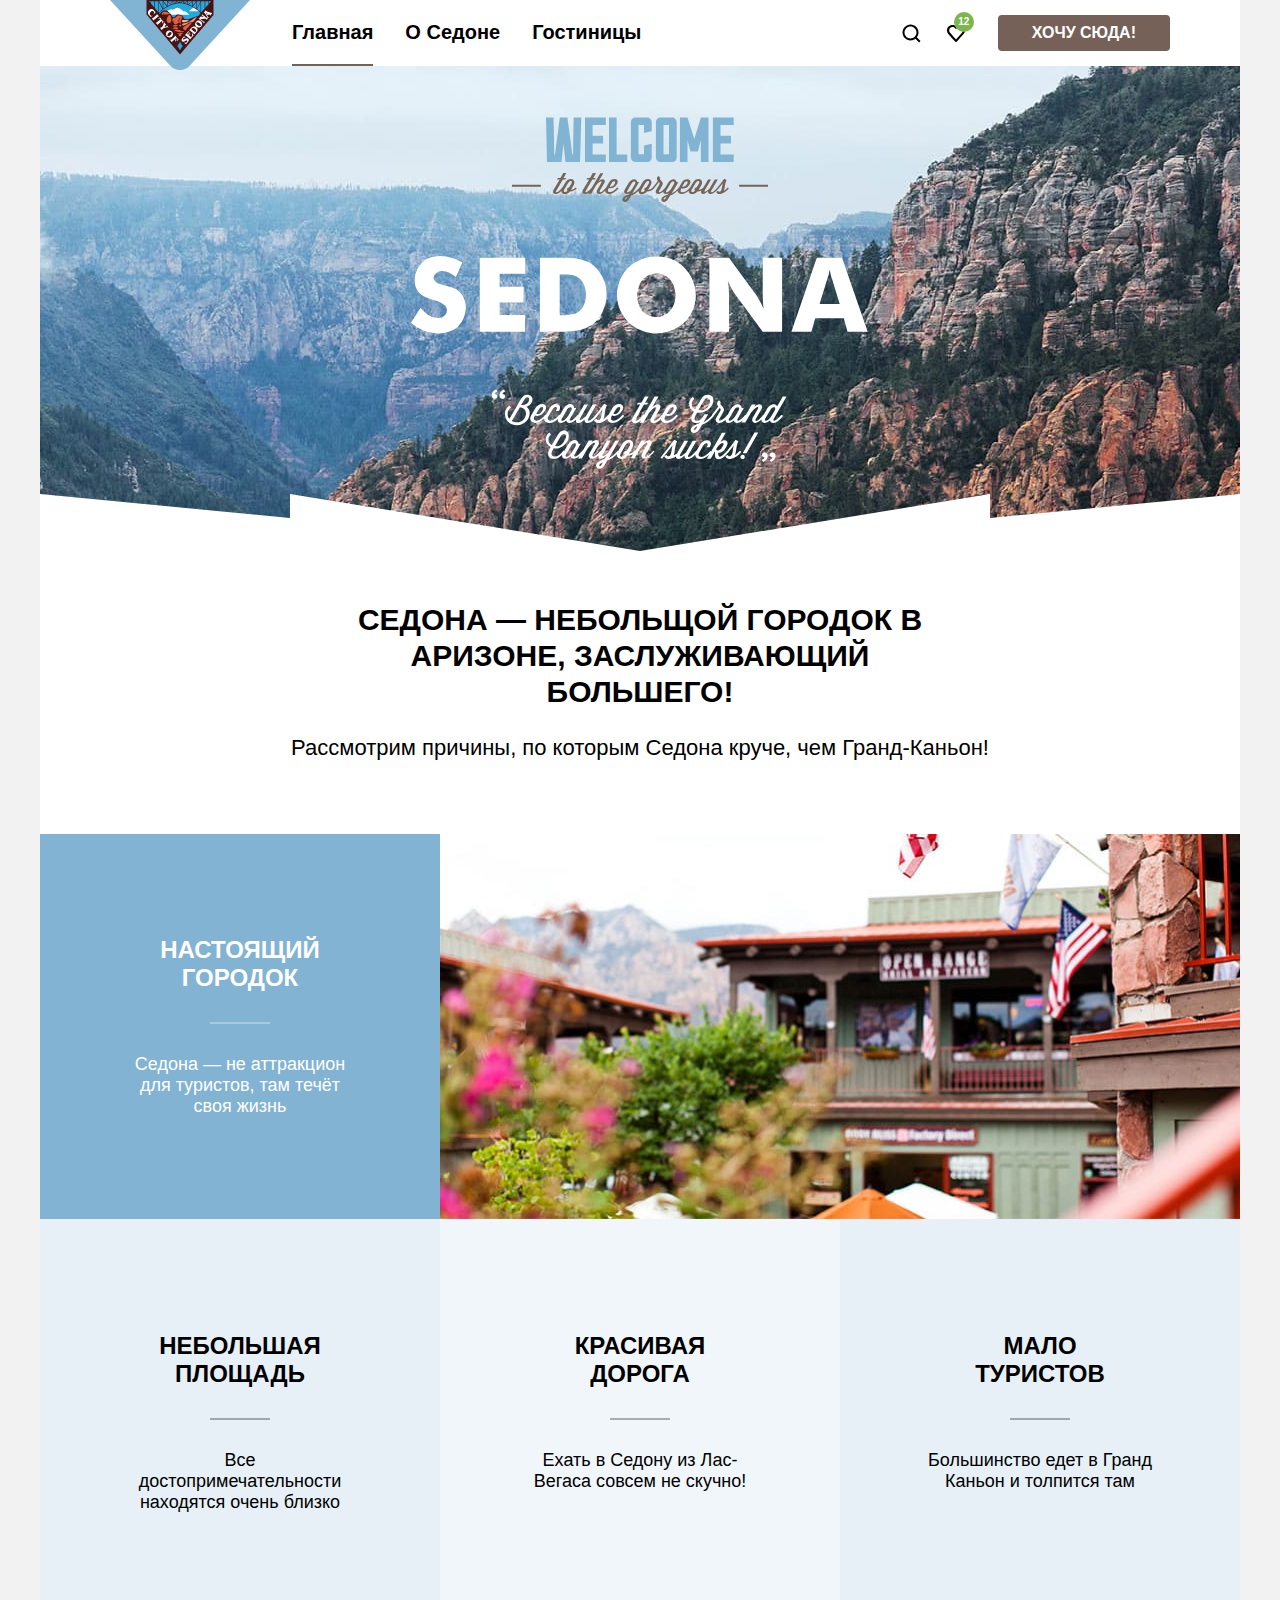
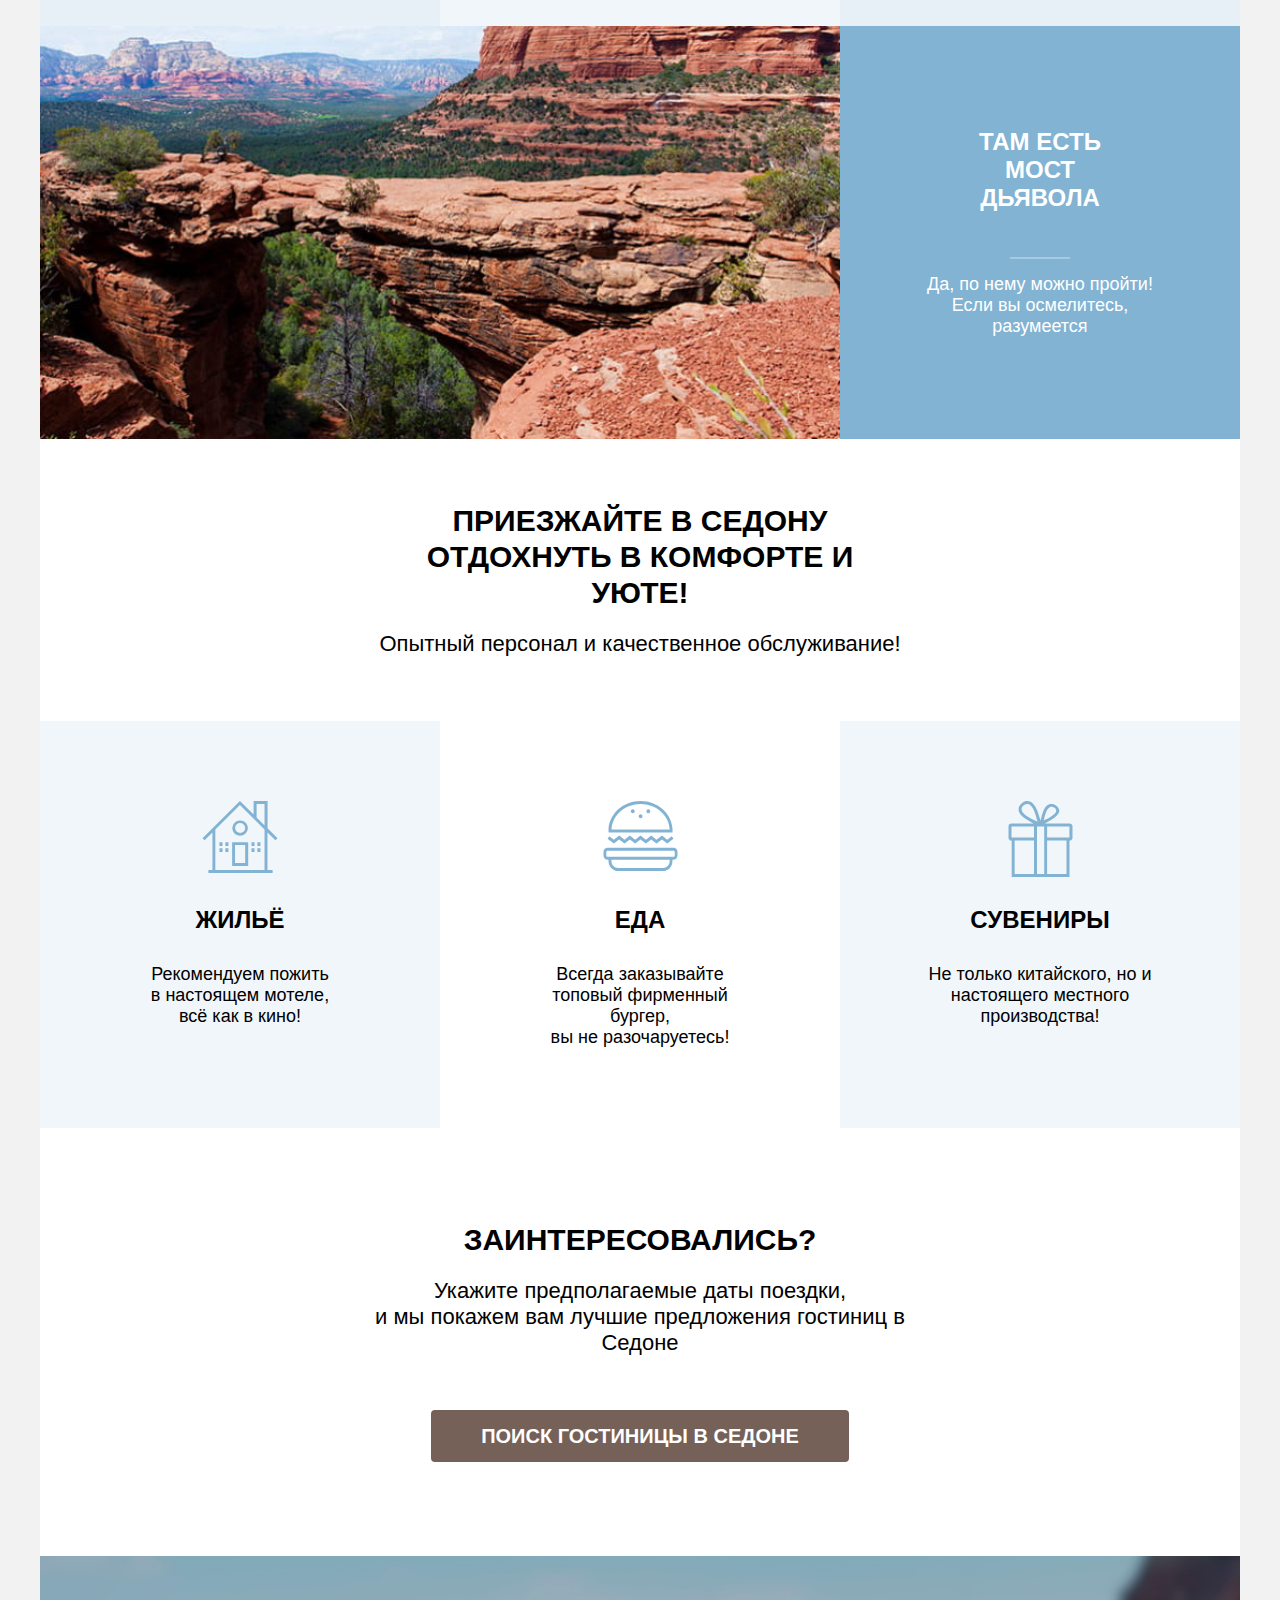
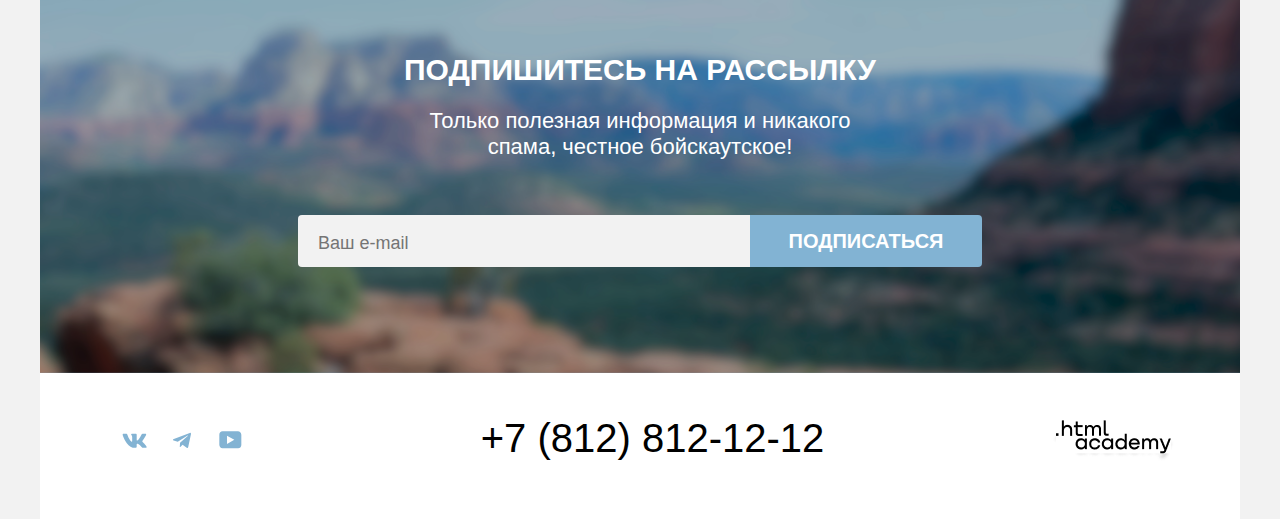
==== commit 0b2661c2: "Merge pull request #1 from Gr1mfield/master" ====
--- a/index.html
+++ b/index.html
@@ -10,25 +10,24 @@
 
   <body>
     <div class="page-container">
-
       <header class="page-header" data-test="header">
         <nav class="navigation">
           <div class="navigation-pages-container">
-            <a class="navigation-logo-link" href="index.html" aria-current="page">
+            <a class="navigation-logo-link current-page" href="index.html" aria-current="page">
               <img class="navigation-logo-img" src="images/logo.svg" width="140" height="70"
                 alt="Логотип сайта города Седон">
             </a>
             <ul class="navigation-list navigation-pages">
               <li class="navigation-item">
-                <a class="navigation-link navigation-link-currnet" href="index.html" aria-current="page">
+                <a class="navigation-link navigation-link-pages navigation-link-currnet" href="index.html" aria-current="page">
                   Главная
                 </a>
               </li>
               <li class="navigation-item">
-                <a class="navigation-link" href="#">О Седоне</a>
+                <a class="navigation-link navigation-link-pages" href="#">О Седоне</a>
               </li>
               <li class="navigation-item">
-                <a class="navigation-link" href="catalog.html">Гостиницы</a>
+                <a class="navigation-link navigation-link-pages" href="catalog.html">Гостиницы</a>
               </li>
             </ul>
           </div>
@@ -45,7 +44,7 @@
               </a>
             </li>
             <li class="navigation-item-button">
-              <a class="navigation-button" href="#">Хочу сюда!</a>
+              <a class="navigation-button button-all button-main" href="#">Хочу сюда!</a>
             </li>
           </ul>
         </nav>
@@ -61,7 +60,7 @@
 
         <section class="advantages-section" data-test="advantages">
           <div class="city-slogan">
-            <h1 class="city-slogan-title">Седона — небольщой городок в аризоне, заслуживающий большего!</h2>
+            <h2 class="city-slogan-title">Седона — небольщой городок в аризоне, заслуживающий большего!</h2>
             <p class="city-slogan-description">Рассмотрим причины, по которым Седона круче, чем Гранд-Каньон!</p>
           </div>
           <div class="advantages">
@@ -106,15 +105,27 @@
           <ul class="reasons-list">
             <li class="reasons-item reasons-item-house">
               <h3 class="reasons-title">Жильё</h3>
-              <p class="reasons-description">Рекомендуем пожить в настоящем мотеле, всё как в кино!</p>
+              <p class="reasons-description">
+                Рекомендуем пожить<br>
+                в настоящем мотеле,<br>
+                всё как в кино!
+              </p>
             </li>
             <li class="reasons-item reasons-item-food">
               <h3 class="reasons-title">Еда</h3>
-              <p class="reasons-description">Всегда заказывайте топовый фирменный бургер, вы не разочаруетесь!</p>
+              <p class="reasons-description">
+                Всегда заказывайте<br>
+                топовый фирменный бургер,<br>
+                вы не разочаруетесь!
+              </p>
             </li>
             <li class="reasons-item reasons-item-gift">
               <h3 class="reasons-title">Сувениры</h3>
-              <p class="reasons-description">Не только китайского, но и настоящего местного производства!</p>
+              <p class="reasons-description">
+                Не только китайского, но и<br>
+                настоящего местного<br>
+                производства!
+              </p>
             </li>
           </ul>
         </section>
@@ -126,18 +137,18 @@
               предложения
               гостиниц в Седоне</p>
           </div>
-          <a class="search-hotel-link" href="#">Поиск гостиницы в Седоне</a>
+          <a class="search-hotel-link button-all button-main" href="#">Поиск гостиницы в Седоне</a>
         </section>
 
         <section class="newsletter" data-test="subscribe">
           <h2 class="newsletter-title">Подпишитесь на рассылку</h2>
           <p class="newsletter-description">Только полезная информация и никакого спама, честное бойскаутское!</p>
           <form class="newsletter-form" action="https://echo.htmlacademy.ru/" method="post">
-            <div class="newsletter-form-input-container">
-              <label class="visually-hidden" for="newsletter-email">Введите ваш email</label>
+            <label class="newsletter-email-label" for="newsletter-email">
+              <span class="visually-hidden">Введите ваш email</span>
               <input type="email" id="newsletter-email" name="newsletter-email" placeholder="Ваш e-mail" required>
-            </div>
-            <button class="newsletter-submit-button" type="submit">Подписаться</button>
+            </label>
+            <button class="newsletter-submit-button button-all button-additional" type="submit">Подписаться</button>
           </form>
         </section>
       </main>
@@ -145,13 +156,19 @@
       <footer class="page-footer" data-test="footer">
         <ul class="social-list">
           <li class="social-item">
-            <a class="social-link social-link-vk" href="https://vk.com/htmlacademy"></a>
+            <a class="social-link social-link-vk" href="https://vk.com/htmlacademy">
+              <span class="visually-hidden">Ссылка на группу ВКонтакте</span>
+            </a>
           </li>
           <li class="social-item">
-            <a class="social-link social-link-telegram" href="https://t.me/htmlacademy"></a>
+            <a class="social-link social-link-telegram" href="https://t.me/htmlacademy">
+              <span class="visually-hidden">Ссылка на Telegram канал</span>
+            </a>
           </li>
           <li class="social-item">
-            <a class="social-link social-link-youtube" href="https://www.youtube.com/user/htmlacademyru"></a>
+            <a class="social-link social-link-youtube" href="https://www.youtube.com/user/htmlacademyru">
+              <span class="visually-hidden">Ссылка на Youtube канал</span>
+            </a>
           </li>
         </ul>
         <div class="footer-contacts-phone-container">
@@ -166,74 +183,76 @@
 
       <div class="modal-container modal-container-close">
         <div class="modal modal-search">
-          <button class="modal-close-button">
-            <span class="visually-hidden">Закрыть</span>
-          </button>
           <section class="modal-content">
             <h2 class="modal-title">Поиск гостиницы в Седоне</h2>
+            <button class="modal-close-button button-all" type="button">
+              <span class="visually-hidden">Закрыть</span>
+            </button>
             <form class="search-form" action="https://echo.htmlacademy.ru/" method="post">
-              <label class="modal-date-label" for="arrival-date">
-                <span class="modal-input-title modal-date-title">Дата заезда:</span>
+              <div class="modal-date-container">
+                <label class="modal-input-title modal-date-title" for="arrival-date">Дата заезда:</label>
                 <div class="modal-date-input-container">
                   <input class="modal-date-input" type="text" id="arrival-date" name="arrival-date" value="27 апреля 2020" placeholder="Укажите дату" required>
-                  <button class="modal-input-icon"></button>
-                  <p class="modal-input-hint modal-input-hint-warning">Мы не можем отправить вас в прошлое.</span>
-                </div>
-              </label>
-              <label class="modal-date-label" for="leaving-date">
-                <span class="modal-input-title modal-date-title">Дата выезда:</span>
+                  <button class="modal-input-icon button-all" type="button">
+                    <span class="visually-hidden">Отркыть календарь</span>
+                  </button>
+                  <p class="modal-input-hint modal-input-hint-warning">Мы не можем отправить вас в прошлое.</p>
+                </div>
+              </div>
+              <div class="modal-date-container">
+                <label class="modal-input-title modal-date-title" for="leaving-date">Дата выезда:</label>
                 <div class="modal-date-input-container">
                   <input class="modal-date-input" type="text" id="leaving-date" name="leaving-date" value="1 сентября 2023" placeholder="Укажите дату" required>
-                  <button class="modal-input-icon"></button>
-                  <p class="modal-input-hint">На эти даты есть свободные номера. Пока есть.</span>
-                </div>
-              </label>
+                  <button class="modal-input-icon button-all" type="button">
+                    <span class="visually-hidden">Отркыть календарь</span>
+                  </button>
+                  <p class="modal-input-hint">На эти даты есть свободные номера. Пока есть.</p>
+                </div>
+              </div>
               <div class="modal-input-container">
-                <label class="modal-counter-label" for="counter-adults">
-                  <span class="modal-input-title modal-input-title-adults">Взрослые:</span>
-                  <button type="button" name="minus" class="modal-count-btn all-button">
-                    <span class="visually-hidden">кнопка минуса</span>
+                <div class="modal-counter-container">
+                  <label class="modal-input-title modal-input-title-adults" for="counter-adults">Взрослые:</label>
+                  <button class="modal-count-btn button-all" name="minus" type="button">
+                    <span class="visually-hidden">Кнопка уменьшения количества детей</span>
                     <svg class="minus-svg" width="14" height="14" viewBox="0 0 14 2" fill="none" xmlns="http://www.w3.org/2000/svg">
                       <path d="M0 0L0 2L14 2V0L0 0Z" fill="#756157" fill-opacity="0.3"></path>
                     </svg>
                   </button>
                   <input class="modal-counter-input" value="2" type="number" id="counter-adults" name="counter adults" required>
-                  <button type="button" name="plus" class="modal-count-btn">
-                    <span class="visually-hidden">кнопка плюса</span>
+                  <button type="button" name="plus" class="modal-count-btn button-all">
+                    <span class="visually-hidden">Кнопка увеличения количества детей</span>
                     <svg class="plus-svg" width="14" height="14" viewBox="0 0 14 14" xmlns="http://www.w3.org/2000/svg">
                       <path d="M14 6H8V0H6V6H0V8H6V14H8V8H14V6Z" fill="#756157" fill-opacity="0.3"></path>
                     </svg>
                   </button>
-                </label>
-                <label class="modal-counter-label" for="counter-kids">
-                  <span class="modal-input-title modal-input-title-kids">Дети:</span>
-                  <div class="about-kids-button">
-                    <span class="visually-hidden">тултип о детях</span>
-                    <svg width="26" height="26" viewBox="0 0 26 26" fill="none" xmlns="http://www.w3.org/2000/svg">
-                      <circle cx="13" cy="13" r="13" fill="#83B3D3"></circle>
-                      <path fill-rule="evenodd" clip-rule="evenodd" d="M12 7H14V9H12V7ZM14 19H12V10H14V19Z" fill="white"></path>
-                    </svg>
-                    <p class="about-kids-hint" role="tooltip" id="tooltip-kids">Укажите количество детей, которые будут с вами, возраст которых
-                      от 6 до 18 лет. Дети до 6 лет размещаются бесплатно.
-                    </p>
-                  </div>
-
-                  <button type="button" name="minus" class="modal-count-btn all-button">
-                    <span class="visually-hidden">кнопка минуса</span>
+                </div>
+                <div class="modal-counter-container">
+                  <label class="modal-input-title modal-input-title-kids" for="counter-kids">Дети:</label>
+                  <span class="visually-hidden">тултип о детях</span>
+                  <svg class="kids-count-hint-icon" width="26" height="26" viewBox="0 0 26 26" fill="none" xmlns="http://www.w3.org/2000/svg">
+                    <circle cx="13" cy="13" r="13" fill="#83B3D3"></circle>
+                    <path fill-rule="evenodd" clip-rule="evenodd" d="M12 7H14V9H12V7ZM14 19H12V10H14V19Z" fill="white"></path>
+                  </svg>
+                  <span class="about-kids-hint" role="tooltip" id="tooltip-kids">Укажите количество детей, которые будут с вами, возраст которых
+                    от 6 до 18 лет. Дети до 6 лет размещаются бесплатно.
+                  </span>
+
+                  <button class="modal-count-btn button-all" name="minus" type="button">
+                    <span class="visually-hidden">Кнопка уменьшения количества взрослых</span>
                     <svg class="minus-svg" width="14" height="14" viewBox="0 0 14 2" fill="none" xmlns="http://www.w3.org/2000/svg">
                       <path d="M0 0L0 2L14 2V0L0 0Z" fill="#756157" fill-opacity="0.3"></path>
                     </svg>
                   </button>
-                  <input class="modal-counter-input" value="2" type="number" id="counter-kids" name="counter kids" maxlength="99" required>
-                  <button type="button" name="plus" class="modal-count-btn all-button">
-                    <span class="visually-hidden">кнопка плюса</span>
+                  <input class="modal-counter-input" value="2" type="number" id="counter-kids" name="counter kids" max="99" required>
+                  <button class="modal-count-btn button-all"  name="plus" type="button">
+                    <span class="visually-hidden">Кнопка увеличения количества взрослых</span>
                     <svg class="plus-svg" width="14" height="14" viewBox="0 0 14 14" fill="none" xmlns="http://www.w3.org/2000/svg">
                       <path d="M14 6H8V0H6V6H0V8H6V14H8V8H14V6Z" fill="#756157" fill-opacity="0.3"></path>
                     </svg>
                   </button>
-                </label>
+                </div>
               </div>
-              <button class="button search-form-search" type="submit">Найти</a>
+              <button class="button search-form-search button-all button-additional" type="submit">Найти</button>
             </form>
           </section>
         </div>
--- a/styles/style.css
+++ b/styles/style.css
@@ -14,26 +14,113 @@
   font-display: swap;
 }
 
+*,
+*::before,
+*::after {
+  box-sizing: border-box;
+}
+
+input[type="number"]::-webkit-outer-spin-button,
+input[type="number"]::-webkit-inner-spin-button {
+    appearance: none;
+}
+
+input[type='number'],
+input[type="number"]:hover,
+input[type="number"]:focus {
+    appearance: textfield;
+}
+
+input {
+  font-family: "PT Sans", sans-serif;
+  background-color: #E6E6E6;
+}
+
+html {
+  height: 100%;
+}
+
 body {
   font-family: "PT Sans", sans-serif;
-  font-weight: 400;
   font-size: 22px;
   line-height: 26px;
-  color: #000000;
-  background-color: #FFFFFF;
+  font-weight: 400;
+  color: #000;
+  background-color: #F2F2F2;
+  margin: 0;
+}
+
+.page-container {
+  max-width: 1200px;
+  margin: 0 auto;
+  background-color: #FFF;
+  display: flex;
+  flex-direction: column;
+  min-height: 100vh;
 }
 
 .visually-hidden {
-  visibility: hidden;
+  position: absolute;
+  width: 1px;
+  height: 1px;
+  margin: -1px;
+  border: 0;
+  padding: 0;
+  white-space: nowrap;
+  clip-path: inset(100%);
+  clip: rect(0 0 0 0);
+  overflow: hidden;
 }
 
 /* page-header */
 .page-header {
-  color: #000000;
+  color: #000;
+  background-color: #FFF;
+}
+
+.navigation {
+  display: flex;
+  width: 1060px;
+  margin: 0 auto -10px;
+  padding: 0;
+  justify-content: space-between;
+  position: relative;
+}
+
+.navigation-pages-container {
+  display: flex;
+}
+
+.navigation-logo-link {
+  margin-right: 26px;
 }
 
 .navigation-list {
+  display: flex;
+  flex-wrap: wrap;
   list-style: none;
+  padding: 0;
+  margin: 0;
+  margin-bottom: 10px;
+}
+
+.navigation-pages {
+  display: flex;
+  align-items: flex-start;
+}
+
+.navigation-item-logo {
+  margin-right: 30px;
+}
+
+.navigation-user {
+  display: flex;
+  flex-wrap: wrap;
+  place-content: center flex-end;
+}
+
+.navigation-item {
+  position: relative;
 }
 
 .navigation-link {
@@ -42,18 +129,74 @@
   line-height: 24px;
   color: inherit;
   text-decoration: none;
+  padding: 20px 16px;
+  margin: 0;
+  display: block;
+  transition: all 0.3s;
+}
+
+.navigation-link-pages:hover::after {
+  content: " ";
+  background: #756257;
+  width: calc(100% - 32px);
+  height: 2px;
+  bottom: -2px;
+  left: 16px;
+  position: absolute;
+}
+
+.navigation-link-currnet::after {
+  content: " ";
+  background: #756257;
+  width: calc(100% - 32px);
+  height: 2px;
+  bottom: -2px;
+  left: 16px;
+  position: absolute;
 }
 
 .search-button {
-  background-image: url(../images/search.svg);
+  background-image: url('../images/search.svg');
   background-repeat: no-repeat;
+  display: block;
+  background-position: center;
+  height: 64px;
   width: 44px;
+  padding: 0;
 }
 
 .favorite-button {
-  background-image: url(../images/favorite.svg);
+  background-image: url('../images/favorite.svg');
   background-repeat: no-repeat;
+  display: block;
+  background-position: center;
+  height: 64px;
   width: 44px;
+  padding: 0;
+  position: relative;
+}
+
+.favorite-number {
+  display: flex;
+  align-items: center;
+  justify-content: center;
+  font-size: 10px;
+  line-height: 10px;
+  color: #FFF;
+  background-color: #7DB54F;
+  border-radius: 10px;
+  position: absolute;
+  min-width: 20px;
+  height: 20px;
+  top: 11px;
+  left: 20px;
+}
+
+.navigation-item-button {
+  display: flex;
+  height: 64px;
+  margin-left: 20px;
+  align-items: center;
 }
 
 .navigation-button {
@@ -61,99 +204,234 @@
   font-size: 16px;
   line-height: 20px;
   text-transform: uppercase;
-  color: #FFFFFF;
-  background-color: #756157;
   text-decoration: none;
+  padding: 8px 34px;
+  border-radius: 4px;
 }
 
 /* main-index */
 .main-index {
-  background-color: #FFFFFF;
-  color: #000000;
+  background-color: #FFF;
+  color: #000;
+  flex-grow: 1;
 }
 
 .hero {
-  background-image: url(../images/index-background.jpg), url(../images/divider.png);
-  background-size: 100% auto;
+  background-image: url('../images/divider.svg'), url('../images/index-background.jpg');
+  background-position: left bottom, left top;
+  background-color: #e2f1f8;
+  background-size: 100% auto, cover;
   background-repeat: no-repeat;
-}
-
-.advantages-slogan {
+  padding: 51px 371px 52px;
+  min-height: 485px;
+}
+
+.city-slogan {
+  height: 261px;
+  width: 1200px;
+  display: flex;
+  flex-direction: column;
+  justify-content: center;
+  gap: 25px;
+  margin-bottom: 22px;
+}
+
+.city-slogan-title {
+  text-transform: uppercase;
   font-weight: 700;
   font-size: 30px;
   line-height: 36px;
   text-align: center;
-}
-
-.advantages-slogan-description {
+  margin: 0 auto;
+  max-width: 640px;
+}
+
+.city-slogan-description {
   font-size: 22px;
   line-height: 26px;
   text-align: center;
+  margin: 0;
 }
 
 .advantages-list {
   font-size: 18px;
   line-height: 21px;
-  list-style: none;
+  display: flex;
+  flex-wrap: wrap;
+  width: 1200px;
+  padding: 0;
+  margin: 0;
 }
 
 .advantages-title {
+  margin: 0;
   font-weight: 700;
   font-size: 24px;
   line-height: 28px;
+  text-transform: uppercase;
+  position: relative;
+  display: inline-block;
+  width: 172px;
+}
+
+.advantages-title::after {
+  content: "";
+  position: absolute;
+  top: 153%;
+  width: 60px;
+  height: 2px;
+  background-color: #000;
+  opacity: .3;
+  left: calc(50% - 30px);
+}
+
+.advantages-item-container-large .advantages-title::after {
+  background-color: #FFF;
+}
+
+.advantages-description {
+  margin: 0;
+}
+
+.advantages-item {
+  min-height: 385px;
+  width: 400px;
+  padding: 102px 85px;
+  margin: 0;
+  text-align: center;
+  display: flex;
+  flex-direction: column;
+  align-items: center;
+  gap: 62px;
 }
 
 .advantages-item-container-large {
-  color: #FFFFFF;
+  color: #FFF;
   background-color: #82B3D3;
+  display: flex;
+}
+
+.advantages-img {
+  object-fit: cover;
+  height: auto;
 }
 
 .advantages-item-container-small {
+  padding: 113px 85px;
+}
+
+.advantages-item-container-small:nth-child(2n+1) {
   background-color: #83B3D31F;
 }
 
-.advantages-item-container-center {
+.advantages-item-container-small:nth-child(2n) {
   background-color: #83B3D333;
 }
 
-.reasons-slogan-title {
+.invitation {
+  min-height: 246px;
+  display: flex;
+  justify-content: center;
+  flex-direction: column;
+  align-items: center;
+  gap: 20px;
+  padding: 64px 0;
+}
+
+.invitation-title {
   font-weight: 700;
   font-size: 30px;
+  text-transform: uppercase;
   line-height: 36px;
-  text-align: center;
-}
-
-.reasons-slogan-description {
-  text-align: center;
+  margin: 0;
+  width: 505px;
+  text-align: center;
+}
+
+.invitation-description {
+  margin: 0;
 }
 
 .reasons-list {
+  display: flex;
+  width: 1200px;
   list-style: none;
+  margin: 0;
+  padding: 0;
+  flex-wrap: wrap;
 }
 
 .reasons-title {
   font-weight: 700;
   font-size: 24px;
   line-height: 28px;
+	text-transform: uppercase;
+  margin: 0;
+  margin-top: 105px;
 }
 
 .reasons-description {
   font-size: 18px;
   line-height: 21px;
-}
-
-.reasons-item-side-container {
+  margin: 0;
+}
+
+.reasons-item {
+  background-repeat: no-repeat;
+  background-position: center 80px;
+  width: 400px;
+  min-height: 385px;
+  display: flex;
+  flex-direction: column;
+  align-items: center;
+  padding: 80px 85px;
+  text-align: center;
+  gap: 30px;
+}
+
+.reasons-item:nth-child(2n+1) {
   background-color: #83B3D31F;
 }
 
+.reasons-item-house {
+  background-image: url('../images/reasons-logo-house.svg');
+}
+
+.reasons-item-food {
+  background-image: url('../images/reasons-logo-food.svg');
+}
+
+.reasons-item-gift {
+  background-image: url('../images/reasons-logo-gift.svg');
+}
+
 .search-hotel {
   text-align: center;
-}
-
-.search-hotel h2 {
+  display: flex;
+  flex-direction: column;
+  align-items: center;
+  min-height: 214px;
+  padding: 94px 304px;
+  justify-content: space-between;
+  gap: 54px;
+}
+
+.search-hotel-title {
   font-weight: 700;
   font-size: 30px;
   line-height: 36px;
+  margin: 0;
+  text-transform: uppercase;
+}
+
+.search-hotel-text-container {
+  display: flex;
+  gap: 20px;
+  flex-direction: column;
+}
+
+.search-hotel-description {
+  margin: 0;
 }
 
 .search-hotel-link  {
@@ -161,184 +439,1046 @@
   font-size: 20px;
   line-height: 36px;
   text-align: center;
-  color: #FFFFFF;
   text-decoration: none;
-  background-color: #756157;
-  width: 376px;
+  border-radius: 4px;
+  padding: 8px 50px;
+  text-transform: uppercase;
 }
 
 .newsletter {
   text-align: center;
-  background-image: url(../images/subscribe-background.png);
+  background-image: url('../images/subscribe-background.png');
   background-repeat: no-repeat;
-  background-size: 100% auto;
-}
-
-.newsletter h2 {
+  background-size: cover;
+  background-color: #82B3D3;
+  color: #FFF;
+  display: flex;
+  justify-content: center;
+  padding-top: 96px;
+  padding-bottom: 106px;
+  flex-direction: column;
+  align-items: center;
+}
+
+.newsletter-title {
+  text-transform: uppercase;
   font-weight: 700;
   font-size: 30px;
   line-height: 36px;
+  margin: 0;
+}
+
+.newsletter-description {
+  margin: 20px 0 55px;
+  width: 475px;
 }
 
 .newsletter-form {
+  display: grid;
+  grid-template-areas: "lable btn";
   width: 684px;
+  align-items: flex-end;
+}
+
+.newsletter-email-label {
+  display: flex;
+  grid-area: lable;
+  flex-direction: column;
 }
 
 .newsletter-form input {
+  height: 52px;
   font-size: 18px;
   line-height: 24px;
   background-color: #F2F2F2;
   width: 452px;
+  border: 0;
+  border-radius: 4px;
+  padding: 10px 15px 5px 20px;
 }
 
 .newsletter-submit-button {
+  grid-area: btn;
   font-weight: 700;
   font-size: 20px;
   line-height: 36px;
-  background-color: #82B3D3;
-  border-color: #82B3D3;
-  color: #FFFFFF;
   width: 232px;
-
+  min-height: 52px;
+  text-transform: uppercase;
+  border: 0;
+  border-radius: 0 4px 4px 0;
 }
 
 /* page-footer */
+
+.page-footer {
+  display: flex;
+  min-height: 50px;
+  background-color: #FFF;
+  padding: 25px 65px 30px 70px;
+}
+
 .social-list {
+  padding: 0;
+  padding-bottom: 7px;
+  width: 335px;
   list-style: none;
+  display: flex;
+  flex-wrap: wrap;
+}
+
+.footer-contacts-phone-container {
+  display: flex;
+  width: 400px;
+  padding-top: 20px;
+  padding-left: 15px;
+  align-items: center;
+  flex-direction: column;
+  gap: 5px;
 }
 
 .social-item a {
-  color: #000000;
+  color: #000;
   text-decoration: none;
-}
-
-.footer-contacts-address-phon {
+  display: block;
+  width: 48px;
+  height: 40px;
+  background-repeat: no-repeat  ;
+  background-position: center;
+}
+
+.social-link-vk {
+  background-image: url('../images/footer/logo-vk.svg');
+}
+
+.social-link-telegram {
+  background-image: url('../images/footer/logo-telegram.svg');
+}
+
+.social-link-youtube {
+  background-image: url('../images/footer/logo-youtube.svg');
+}
+
+.social-link:focus + .social-item {
+  outline: 2px solid #68A2CA;
+}
+
+.footer-contacts-address-phone {
   font-size: 40px;
   line-height: 40px;
-  color: #000000;
+  color: #000;
   text-decoration: none;
 }
 
+
+.htmlacademy-link-container {
+  margin-top: 22px;
+  display: flex;
+  width: 330px;
+  align-items: flex-end;
+  flex-flow: column wrap;
+}
+
 /* catalog */
 
 .filter-hotels {
+  padding: 35px 70px 70px;
   font-size: 18px;
   line-height: 24px;
   background-color: #223557;
-  color: #FFFFFF;
-  background-image: url(../images/catalog/filter-background.jpg);
+  color: #FFF;
+  background-image: url('../images/catalog/filter/filter-background.jpg');
   background-repeat: no-repeat;
-  background-size: 100% auto;
+  background-size: cover;
 }
 
 .filter-title {
   font-weight: 700;
   font-size: 60px;
   line-height: 78px;
+  margin: 0;
+  margin-bottom: 5px;
 }
 
 .breadcrumbs {
+  display: flex;
+  gap: 10px;
+  margin: 0;
+  padding: 0;
   list-style: none;
+  margin-bottom: 40px;
+}
+
+.breadcrumbs-item {
+  display: flex;
+  justify-content: center;
+  align-items: center;
 }
 
 .breadcrumbs-link {
+  font-family: "PT Sans", sans-serif;
   font-size: 16px;
   line-height: 21px;
-  color: #FFFFFF;
+  color: #FFF;
   text-decoration: none;
-}
-
-.catalog-filter-list {
-  list-style: none;
+  transition: 0.3s;
+}
+
+.breadcrumbs-home-page-link {
+  height: 13px;
+  width: 15px;
+  background: url("../images/catalog/filter/filter-logo-home.svg") no-repeat center;
+}
+
+.breadcrumbs-nohome-page-link::before {
+  content: "";
+  background: url("../images/catalog/filter/filter-arrow.svg") no-repeat center;
+  width: 8px;
+  height: 21px;
+  margin-right: 7px;
+}
+
+.catalog-filter {
+  display: flex;
+  justify-content: space-between;
+  flex-wrap: wrap;
+  min-height: 157px;
+}
+
+.catalog-filter-group {
+  margin: 0;
+  padding: 0;
+  border: none;
+}
+
+.catalog-filter-group.housin-group {
+  margin-right: 85px;
 }
 
 .catalog-filter-title {
   font-weight: 700;
   font-size: 20px;
   line-height: 24px;
-}
-
-.price-input::placeholder {
+  margin-bottom: 32px;
+}
+
+.catalog-filter-list {
+  margin: 0;
+  padding: 0;
+  list-style: none;
+}
+
+.catalog-filter-item {
+  position: relative;
+}
+
+.catalog-filter-item:not(:last-child) {
+  margin-bottom: 16px;
+}
+
+.control {
+  position: relative;
+  display: block;
+}
+
+.control-mark {
+  position: absolute;
+  width: 20px;
+  height: 20px;
+  border-radius: 4px;
+  display: block;
+  background-color: #f2f2f2;
+}
+
+.control-input[type="checkbox"]:checked + .control-mark::before,
+.control-input[type="checkbox"]:checked + .control-mark::after {
+  position: absolute;
+  height: 1.5px;
+  background-color: #3F5E72;
+  content: "";
+}
+
+.control-mark:focus {
+  outline: 2px solid #68A2CA;
+}
+
+.control-input {
+  appearance: none;
+  border: 3px solid #83B3D3;
+}
+
+.control-input[type="checkbox"]:checked + .control-mark::before {
+  transform: rotate(48deg);
+  top: 10.5px;
+  left: 2.5px;
+  width: 7px;
+}
+
+.control-input[type="checkbox"]:checked + .control-mark::after {
+  transform: rotate(-48deg);
+  top: 9px;
+  left: 5.7px;
+  width: 11.5px;
+}
+
+.control-input[type="radio"] + .control-mark {
+  border-radius: 50%;
+}
+
+.control-input[type="radio"]:checked + .control-mark::before {
+  position: absolute;
+  top: 5px;
+  left: 5px;
+  width: 10px;
+  height: 10px;
+  background-color: #3F5E72;
+  border-radius: 50%;
+  content: "";
+}
+
+.control-label {
+  padding-left: 36px;
+}
+
+.catalog-price-controls {
+  display: flex;
+  gap: 2px;
+  margin-bottom: 40px;
+}
+
+.price-input {
+  transition: all 0.3s;
+  padding: 12px 40px 12px 20px;
+  width: 143px;
+  min-height: 48px;
   font-weight: 700;
   font-size: 18px;
   line-height: 24px;
-  color: #000000;
+  color: #000;
+}
+
+.price-label {
+  position: absolute;
+  color: #000;
+  top: 10px;
+  right: 20px;
+  opacity: 0.3;
+}
+
+.min-price-input{
+  border-radius: 4px 0 0 4px;
+  border: none;
+}
+
+.max-price-input{
+  border-radius: 0 4px 4px 0;
+  border: none;
+}
+
+.range-container {
+  width: 287px;
+  position: relative;
+  background-color: #808080;
+  line-height: 1px;
+  height: 4px;
+  border: none;
+}
+
+.range-scale {
+  position: relative;
+  min-height: 4px;
+  background: #707070;
+}
+
+.range-bar {
+  right: 61px;
+  width: 226px;
+  position: absolute;
+  min-height: 4px;
+  background: #FFF;
+}
+
+.range-toggle {
+  position: absolute;
+  width: 20px;
+  height: 20px;
+  border-radius: 5px;
+  cursor: pointer;
+  border: none;
+  transition: all 0.3s;
+}
+
+.toggle-min {
+  top: -8px;
+  left: -1px;
+}
+
+.toggle-max {
+  right: 0;
+  top: -8px;
+}
+
+.filter-button-container {
+  display: flex;
+  flex-direction: column;
+  gap: 32px;
+  justify-content: flex-end;
+}
+
+.filter-button {
+  width: 191px;
+  min-height: 36px;
+  font-size: 16px;
+  font-weight: 700;
+  line-height: 20px;
+  text-transform: uppercase;
 }
 
 .submit-filter-button {
-  background-color: #82B3D3;
-  color: #FFFFFF;
+    border-radius: 4px;
 }
 
 .reset-filter-button {
-  color: #FFFFFF;
+  color: #FFF;
   background-color: transparent;
+  font-size: 16px;
+  font-weight: 700;
+  line-height: 20px;
+  text-align: center;
+  border-style: solid;
+  border-color: transparent;
+}
+
+.reset-filter-button:hover {
+  opacity: 0.6;
+}
+
+.catalog-hotels-header {
+  display: flex;
+  justify-content: space-between;
+  margin-bottom: 40px;
 }
 
 .catalog-hotels {
   font-size: 18px;
   line-height: 21px;
+  padding: 50px 70px 52px;
+  margin-bottom: 10px;
+}
+
+.catalog-title {
+  margin: auto auto auto 0;
+  color: #000;
+  font-size: 30px;
+  font-weight: 700;
+  line-height: 36px;
+  text-transform: uppercase;
 }
 
 .catalog-select-control {
+  color: #333;
+  font-family: inherit;
   font-size: 18px;
   line-height: 21px;
+  border-radius: 4px;
+  border: 2px solid #e5e5e5;
+  width: 292px;
+  min-height: 49px;
+  padding: 12px 20px;
+  margin: 0;
+  appearance: none;
+  background: url("../images/catalog/list-type/select-triangle.svg") 95% center no-repeat;
+  transition: all 0.3s;
 }
 
 .view-type {
   list-style: none;
+  display: flex;
+  flex-direction: row;
+  margin: 0;
+  padding: 0;
+  gap: 8px;
+  width: 168px;
+  justify-content: flex-end;
+  margin-left: 70px;
+}
+
+.view-type-link {
+  display: flex;
+  width: 48px;
+  min-height: 48px;
+  padding: 14px 12px;
+  text-decoration: none;
+  border-radius: 4px;
+  border: 2px solid #e5e5e5;
+  transition: border 0.3s;
+  background-position: center;
+  background-repeat: no-repeat;
+}
+
+.active-type-link {
+  border-radius: 4px;
+  border: 2px solid #000;
+}
+
+.view-type-grid {
+  background-image: url("../images/catalog/list-type/view-grid.svg");
+}
+
+.view-type-detail {
+  background-image: url("../images/catalog/list-type/view-detail.svg");
+}
+
+.view-type-list {
+  background-image: url("../images/catalog/list-type/view-list.svg");
 }
 
 .catalog-list {
+  display: grid;
+  grid-template-columns: repeat(3, 1fr);
+  gap: 20px;
   list-style: none;
+  margin: 0;
+  padding: 0;
+  margin-bottom: 38px;
+  padding-bottom: 40px;
+  border-bottom: 2px solid #e6e6e6;
+}
+
+.catalog-item {
+  display: flex;
+  flex-direction: column;
+  width: 340px;
+  padding: 19px;
+  border-radius: 4px;
+  border: 1px solid #E6E6E6;
 }
 
 .catalog-item-title {
   font-weight: 700;
   font-size: 24px;
   line-height: 28px;
-  color:#000000;
+  color:#000;
+  margin: 0;
+}
+
+.catalog-item-link {
+  display: block;
+  width: 300px;
+  margin-bottom: 14px;
 }
 
 .catalog-item a {
   text-decoration: none;
 }
 
-.catalog-item-type {
+.control-input:focus-visible + .control-mark{
+  outline: 3px solid #83b3d3;
+}
+
+.catalog-item-description {
+  display: grid;
+  grid-template-columns: repeat(2, 1fr);
+  gap: 20px;
+  grid-column: 1/3;
   font-size: 18px;
   line-height: 21px;
+  color: #333;
+  margin: auto 0 16px;
+}
+
+.catalog-item-type {
+  margin: 0;
+}
+
+.catalog-item-low-price {
+  text-align: end;
+  margin: 0;
+}
+
+.catalog-item-btn {
+  display: grid;
+  grid-template-columns: repeat(2, 1fr);
+  gap: 20px;
+  margin-bottom: 16px;
 }
 
 .catalog-btn {
-  font-weight: 700;
+  font-family: inherit;
+  font-size: 16px;
+  font-weight: 700;
+  line-height: 20px;
+  text-align: center;
+  text-transform: uppercase;
+  border: none;
+  border-radius: 4px;
+  cursor: pointer;
+}
+
+.catalog-item-detail-link {
+  background-color: #756157;
+  width: 140px;
+  text-align: center;
+  padding: 8px 26px;
+}
+
+.catalog-item-favorites-btn {
+  background-color: #82B3D3;
+}
+
+.catalog-item-favorites-btn-selected {
+  background-color: #7DB54F;
+}
+
+.catalog-item-info {
+  display: grid;
+  grid-template-columns: repeat(2, 1fr);
+  gap: 20px;
+}
+
+.catalog-item-rating {
+  background-color: #F2F2F2;
   font-size: 16px;
   line-height: 20px;
-  background-color: #756157;
-  color: #FFFFFF;
-}
-
-.catalog-item-detail-link {
-  background-color: #7DB54F;
-}
-
-.catalog-item-favorites-btn {
-  background-color: #82B3D3;
+  text-align: center;
+  text-transform: uppercase;
+  width: 140px;
+  border-radius: 4px;
+  padding-top: 9px;
+  padding-bottom: 8px;
+  color: #333;
+  margin: 0;
+}
+
+.catalog-item-stars {
+  background-image: url('../images/star-rang.svg');
+  height: 37px;
+  margin: 0;
+}
+
+.catalog-item-stars.four-stars {
+  width: 100px;
+}
+
+.catalog-item-stars.three-stars {
+  width: 68px;
+}
+
+.catalog-item-stars.two-stars {
+  width: 45px;
 }
 
 .pagination {
+  display: flex;
   list-style: none;
+  flex-wrap: wrap;
+  margin: 0;
+  padding: 0;
+  gap: 8px;
+}
+
+.pagination-item {
+  text-align: center;
+  min-width: 60px;
+  height: 60px;
+}
+
+.pagination-item p {
+  line-height: 26px;
+  font-size: 22px;
+  font-weight: 400;
 }
 
 .pagination-link {
+  display: flex;
+  justify-content: center;
+  padding: 12px 5px 13px;
+  border-radius: 4px;
   font-weight: 700;
   font-size: 20px;
   line-height: 36px;
   text-decoration: none;
-  color: #FFFFFF;
+  color: #FFF;
   background-color: #82B3D3;
+  transition: all 0.3s;
 }
 
 .pagination-current {
-  color: #000000;
+  color: #000;
   background-color: #F2F2F2;
 }
+
+.catalog-newsletter {
+  color: #000;
+  background-color: #FFF;
+  background-image: none;
+}
+
+.modal-container {
+  position: fixed;
+  top: 0;
+  left: 0;
+  display: flex;
+  width: 100%;
+  height: 100%;
+  background: rgb(242 242 242 / 80%);
+}
+
+.modal-container-close {
+  display: none;
+}
+
+.modal {
+  position: relative;
+  margin: auto;
+  padding: 40px;
+  background-color: #FFF;
+}
+
+.modal-search {
+  width: 717px;
+  min-height: 576px;
+  padding: 64px 70px;
+  border-radius: 30px;
+}
+
+.modal-content {
+  display: flex;
+  flex-direction: column;
+  gap: 64px;
+}
+
+.modal-title {
+  margin: 0;
+  font-size: 30px;
+    font-weight: 700;
+    line-height: 36px;
+    text-transform: uppercase;
+}
+
+.modal-close-button {
+  position: absolute;
+  padding: 0;
+  top: 64px;
+  right: 51px;
+  width: 52px;
+  height: 52px;
+  background-color: #F2F2F2;
+  border: none;
+  border-radius: 50%;
+  background-image: url("../images/modal/modal-close-icon.svg");
+  background-repeat: no-repeat;
+  background-position: center;
+  cursor: pointer;
+}
+
+.search-form {
+  display: flex;
+  flex-direction: column;
+  gap: 23px;
+}
+
+.modal-input-title {
+  color: #000;
+  font-size: 20px;
+  font-weight: 700;
+  line-height: 24px;
+  text-transform: capitalize;
+  margin: auto auto auto 0;
+}
+
+.modal-date-container {
+  position: relative;
+  vertical-align: middle;
+  display: flex;
+  justify-content: space-between;
+  flex-wrap: wrap;
+}
+
+.modal-date-input {
+  position: relative;
+  font-size: 18px;
+  font-family: "PT Sans", sans-serif;
+  font-weight: 700;
+  line-height: 24px;
+  border: none;
+  background: #f2f2f2;
+  border-radius: 4px;
+  padding: 12px 50px 11px 20px;
+  width: 440px;
+  min-height: 48px;
+  transition: all 0.3s;
+}
+
+.modal-date-title {
+  margin: 0;
+  margin-top: 12px;
+  margin-right: auto;
+  max-width: 137px;
+}
+
+.modal-input-icon {
+  content: "";
+  position: absolute;
+  top: 15px;
+  right: 20px;
+  height: 20px;
+  width: 20px;
+  border: none;
+  border-radius: 4px;
+  margin: 0;
+  padding: 0;
+  background-image: url("../images/modal/modal-date-icon.svg");
+  background-repeat: no-repeat;
+  background-position: center;
+  opacity: .3;
+  transition: .3s;
+  cursor: pointer;
+}
+
+.kids-count-hint-icon {
+  margin-right: 45px;
+}
+
+.modal-input-icon:hover {
+  opacity: 1;
+}
+
+.modal-input-hint {
+  font-size: 16px;
+  line-height: 21px;
+  margin: 0;
+  padding: 2px 20px 0;
+}
+
+.modal-input-hint-warning {
+  color: #FF5757;
+  padding-top: 5px
+}
+
+.modal-date-input-container {
+  max-width: 440px;
+}
+
+.modal-input-container {
+  display: flex;
+  justify-content: space-between;
+  flex-wrap: wrap;
+}
+
+.modal-counter-container {
+  display: flex;
+  min-height: 48px;
+  text-align: center;
+  position: relative;
+  max-width: 247px;
+  align-items: center;
+}
+
+.modal-input-title-adults {
+  margin-right: 46px;
+}
+
+.modal-input-title-kids {
+  margin-right: 10px;
+}
+
+.about-kids-button {
+  display: flex;
+  align-items: center;
+  border: none;
+  background-color: transparent;
+  position: relative;
+  margin: auto 45px auto 0;
+  padding: 0;
+  max-width: 26px;
+  max-height: 26px;
+}
+
+.about-kids-hint {
+  display: none;
+  position: absolute;
+  top: 25px;
+  right: -115px;
+  width: 256px;
+  min-height: 143px;
+  padding: 20px 22px;
+  text-align: left;
+  font-weight: 400;
+  font-size: 16px;
+  line-height: 20px;
+  text-transform: none;
+  border-radius: 10px;
+  color: #FFF;
+  background-color: #333;
+  transform-origin: 0% -5%;
+  transition: transform 0.3s;
+  pointer-events: none;
+}
+
+.about-kids-button:hover .about-kids-hint{
+  display: block;
+}
+
+.about-kids-hint::after {
+  content: '';
+  position: absolute;
+  left: calc(50% - 10px); bottom: 100%;
+  border: 10px solid transparent;
+  border-bottom: 10px solid #333;
+}
+
+.search-form-search {
+  border: none;
+  color: #FFF;
+  text-decoration: none;
+  text-align: center;
+  font-family: "PT Sans", sans-serif;
+  font-size: 20px;
+  font-weight: 700;
+  line-height: 24px;
+  text-transform: uppercase;
+  display: flex;
+  align-items: center;
+  justify-content: center;
+  min-height: 60px;
+  min-width: 577px;
+  border-radius: 10px;
+  background: #83b3d3;
+  margin-top: 25px;
+}
+
+.modal-count-btn {
+  display: flex;
+  align-items: center;
+  justify-content: center;
+  width: 40px;
+  min-height: 48px;
+  background: #f2f2f2;
+  border: none;
+  position: relative;
+  transition: outline 0.3s;
+}
+
+.modal-counter-input {
+  appearance: textfield;
+  color: #000;
+  width: 31px;
+  min-height: 48px;
+  border: none;
+  background: #f2f2f2;
+  text-align: center;
+  font-size: 18px;
+  font-weight: 700;
+  line-height: 20px;
+}
+
+.button-all {
+  font-family: "PT Sans", sans-serif;
+  transition: all 0.3s;
+  cursor: pointer;
+  color: #FFF;
+  border: none;
+}
+
+.button-main {
+  background-color: #756157;
+}
+
+.button-additional {
+  background-color: #82B3D3;
+}
+
+.button-selected {
+  background-color: #7DB54F;
+}
+
+.social-link:hover,
+.footer-contacts-address-phone:hover,
+.htmlacademy-link:hover,
+.modal-count-btn:hover
+{
+  opacity: 0.6;
+  cursor: pointer;
+}
+
+.control-checbox:hover,
+.control-radio:hover,
+.breadcrumbs-link:hover,
+.catalog-item-link:hover,
+.modal-close-button:hover,
+.navigation-logo-link:hover
+{
+  opacity: 0.6;
+  cursor: pointer;
+}
+
+.view-type-link:hover {
+  border-color: #000;
+  cursor: pointer;
+}
+
+.button-main:hover,
+.button-main:focus-visible {
+  background-color: #615048;
+}
+
+.button-additional:hover,
+.button-additional:focus-visible {
+  background-color: #68A2CA;
+}
+
+.button-selected:hover,
+.button-selected:focus-visible {
+  background-color: #6C9E42;
+}
+
+.button-all:active {
+  color: rgb(255 255 255 / 20%);
+}
+
+input:focus-visible,
+.button-all:focus-visible,
+.navigation-logo-link:focus-visible,
+.navigation-link:focus-visible,
+.catalog-select-control:focus-visible,
+.footer-contacts-address-phone:focus-visible,
+.social-link:focus-visible,
+.htmlacademy-link:focus-visible,
+.view-type-link:focus-visible,
+.catalog-item-link:focus-visible,
+.breadcrumbs-link:focus-visible {
+  opacity: 1;
+  outline: 3px solid #83B3D3;
+  transition: none;
+}
+
+.newsletter-form input:nth-last-child(1) {
+  border-radius: 4px 0 0 4px;
+}
+
+.navigation-link:not(.navigation-link-currnet,.navigation-link-pages):hover {
+  opacity: 0.5;
+}
+
+.range-toggle:active,
+.range-toggle:focus-visible {
+  outline: 3px solid #83B3D3;
+  transition: none;
+  background-color: #FFF;
+}
+
+.catalog-select-control:hover {
+  outline: 3px solid #83B3D3;
+  transition: all 0.3s;
+}
+
+.button-all:disabled {
+  background-color: #E5E5E5;
+}
+
+.current-page:hover,
+.navigation-link-currnet:hover {
+  opacity: 1;
+  cursor: default;
+}
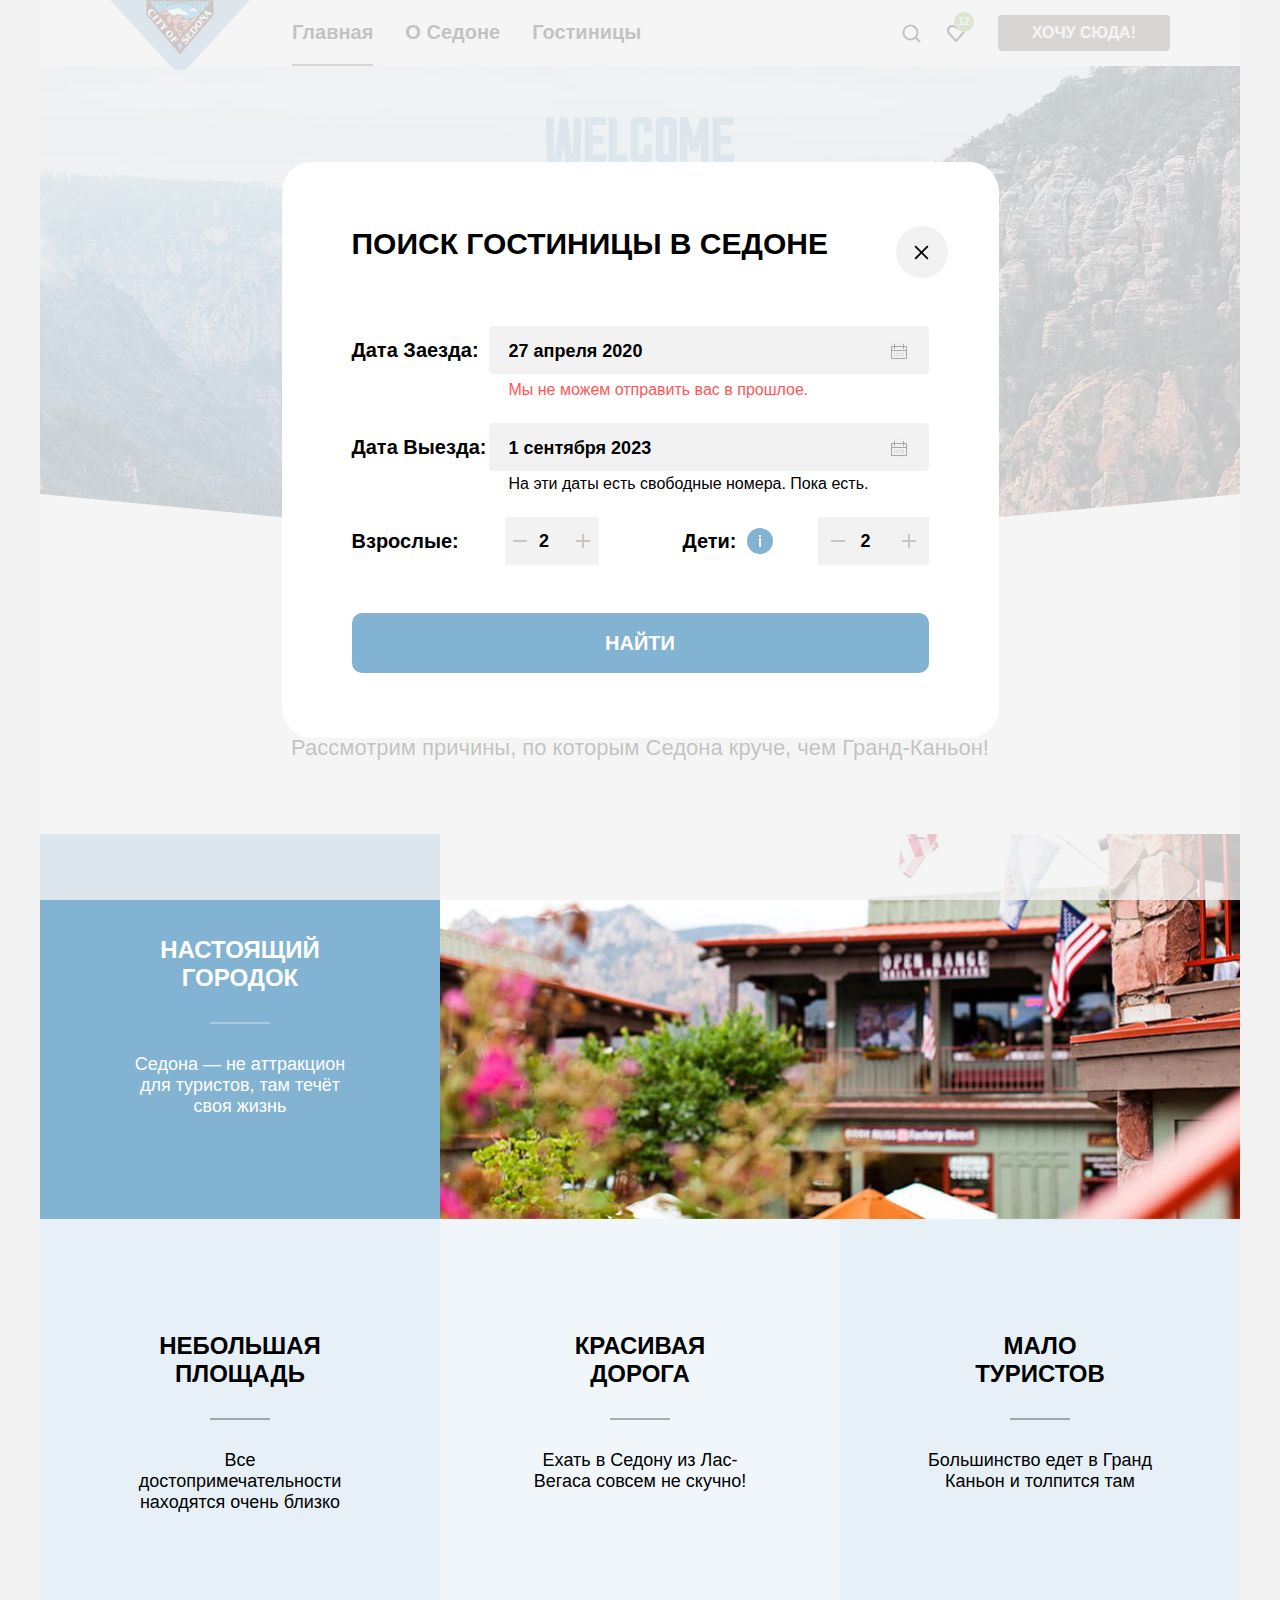
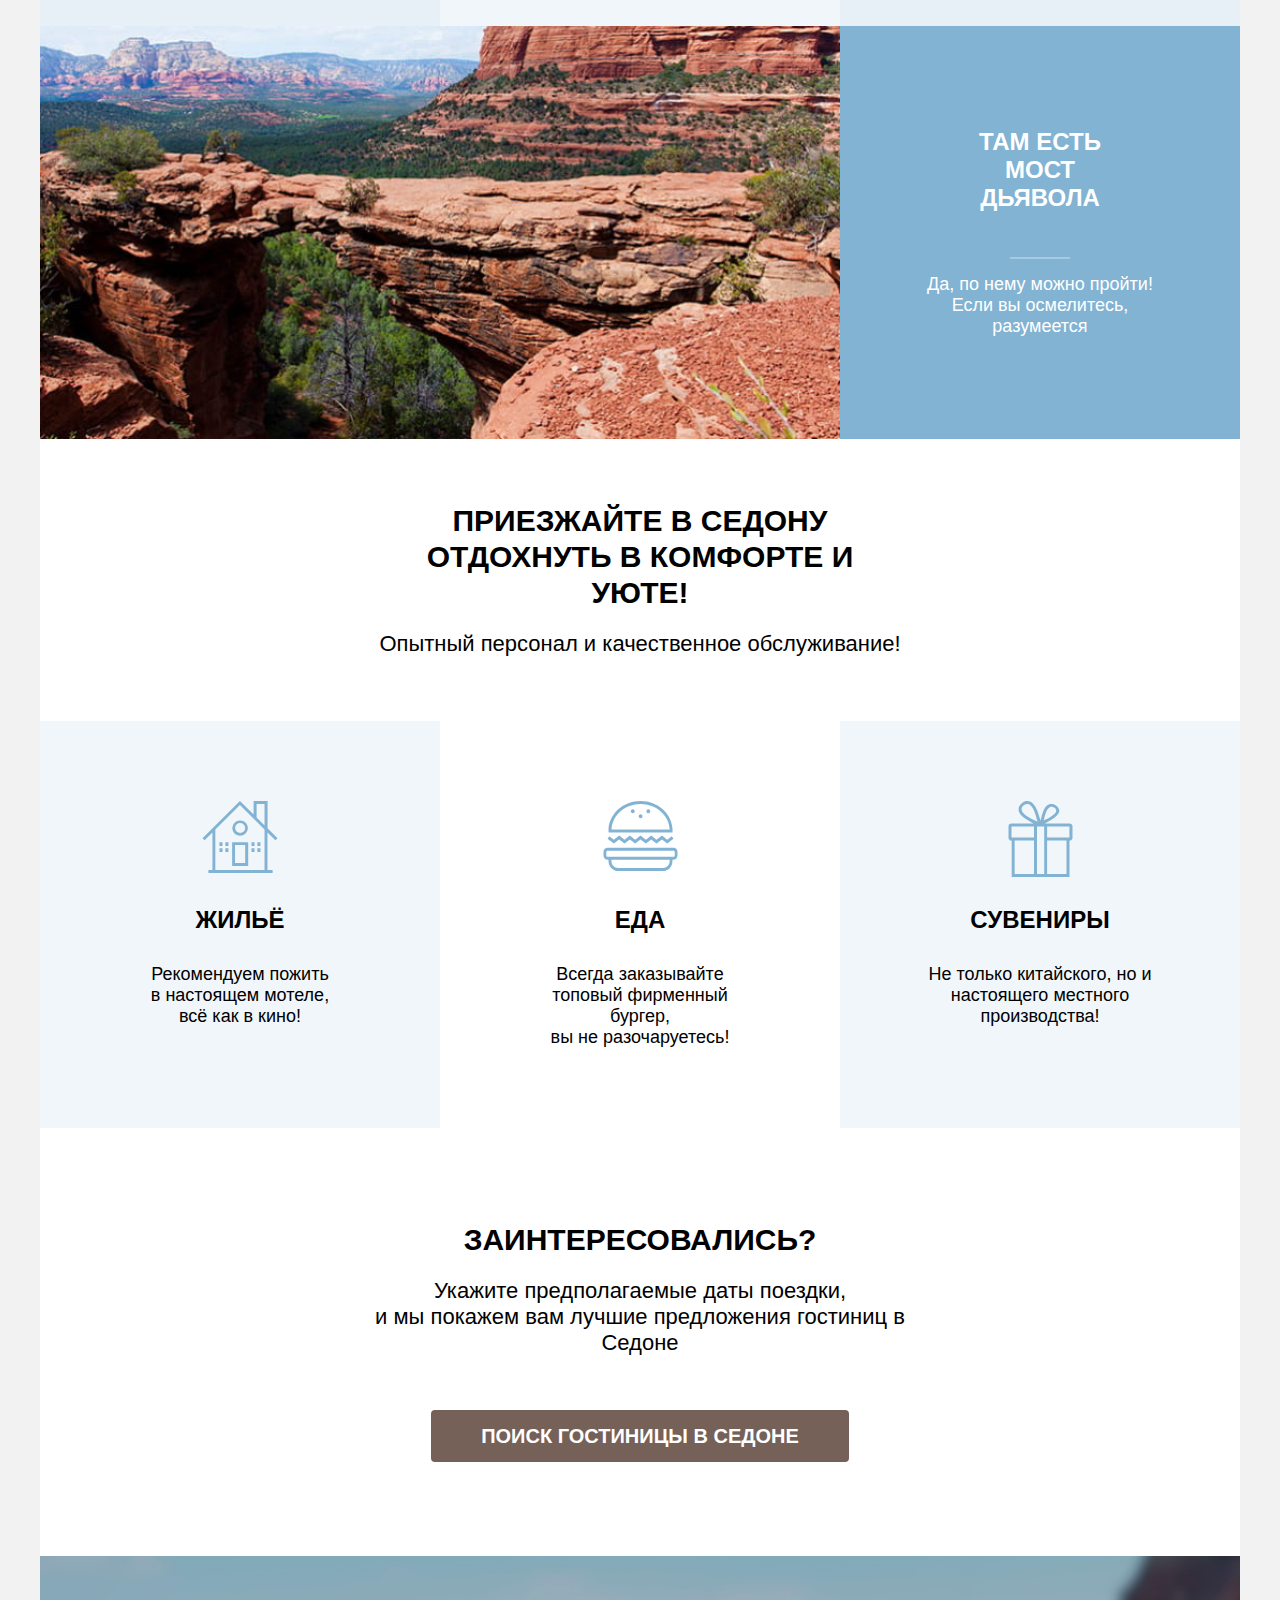
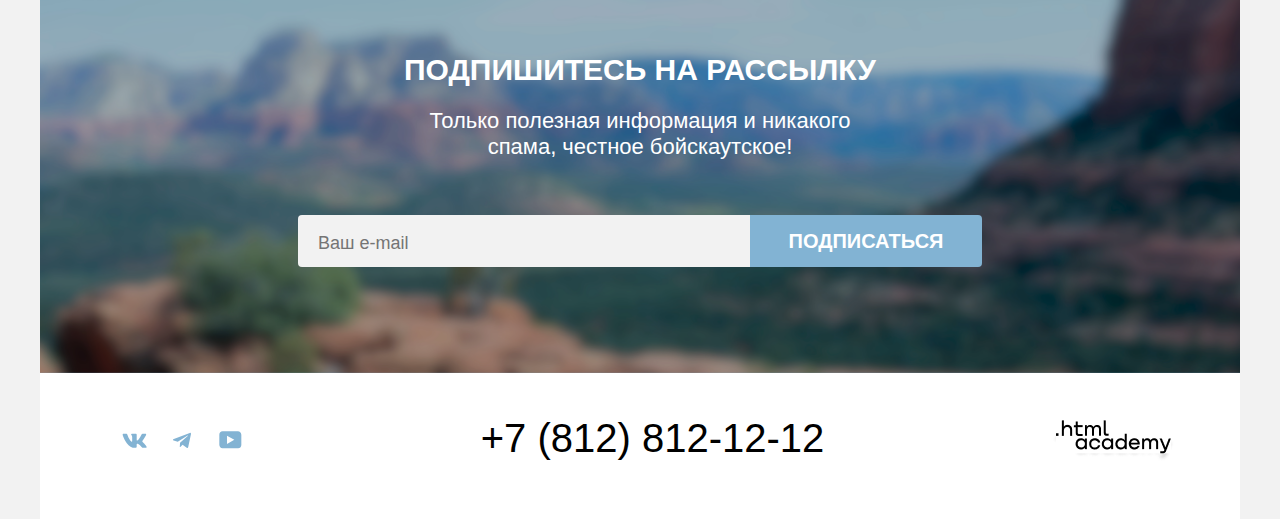
==== commit c6d4177c: "Правит css для допуска" ====
--- a/index.html
+++ b/index.html
@@ -146,7 +146,7 @@
           <form class="newsletter-form" action="https://echo.htmlacademy.ru/" method="post">
             <label class="newsletter-email-label" for="newsletter-email">
               <span class="visually-hidden">Введите ваш email</span>
-              <input type="email" id="newsletter-email" name="newsletter-email" placeholder="Ваш e-mail" required>
+              <input class="input-all" type="email" id="newsletter-email" name="newsletter-email" placeholder="Ваш e-mail" required>
             </label>
             <button class="newsletter-submit-button button-all button-additional" type="submit">Подписаться</button>
           </form>
@@ -181,7 +181,7 @@
         </div>
       </footer>
 
-      <div class="modal-container modal-container-close">
+      <div class="modal-container">
         <div class="modal modal-search">
           <section class="modal-content">
             <h2 class="modal-title">Поиск гостиницы в Седоне</h2>
@@ -192,7 +192,7 @@
               <div class="modal-date-container">
                 <label class="modal-input-title modal-date-title" for="arrival-date">Дата заезда:</label>
                 <div class="modal-date-input-container">
-                  <input class="modal-date-input" type="text" id="arrival-date" name="arrival-date" value="27 апреля 2020" placeholder="Укажите дату" required>
+                  <input class="modal-date-input input-all" type="text" id="arrival-date" name="arrival-date" value="27 апреля 2020" placeholder="Укажите дату" required>
                   <button class="modal-input-icon button-all" type="button">
                     <span class="visually-hidden">Отркыть календарь</span>
                   </button>
@@ -202,7 +202,7 @@
               <div class="modal-date-container">
                 <label class="modal-input-title modal-date-title" for="leaving-date">Дата выезда:</label>
                 <div class="modal-date-input-container">
-                  <input class="modal-date-input" type="text" id="leaving-date" name="leaving-date" value="1 сентября 2023" placeholder="Укажите дату" required>
+                  <input class="modal-date-input input-all" type="text" id="leaving-date" name="leaving-date" value="1 сентября 2023" placeholder="Укажите дату" required>
                   <button class="modal-input-icon button-all" type="button">
                     <span class="visually-hidden">Отркыть календарь</span>
                   </button>
@@ -218,7 +218,7 @@
                       <path d="M0 0L0 2L14 2V0L0 0Z" fill="#756157" fill-opacity="0.3"></path>
                     </svg>
                   </button>
-                  <input class="modal-counter-input" value="2" type="number" id="counter-adults" name="counter adults" required>
+                  <input class="modal-counter-input input-all" value="2" type="number" id="counter-adults" name="counter adults" required>
                   <button type="button" name="plus" class="modal-count-btn button-all">
                     <span class="visually-hidden">Кнопка увеличения количества детей</span>
                     <svg class="plus-svg" width="14" height="14" viewBox="0 0 14 14" xmlns="http://www.w3.org/2000/svg">
@@ -229,21 +229,22 @@
                 <div class="modal-counter-container">
                   <label class="modal-input-title modal-input-title-kids" for="counter-kids">Дети:</label>
                   <span class="visually-hidden">тултип о детях</span>
-                  <svg class="kids-count-hint-icon" width="26" height="26" viewBox="0 0 26 26" fill="none" xmlns="http://www.w3.org/2000/svg">
-                    <circle cx="13" cy="13" r="13" fill="#83B3D3"></circle>
-                    <path fill-rule="evenodd" clip-rule="evenodd" d="M12 7H14V9H12V7ZM14 19H12V10H14V19Z" fill="white"></path>
-                  </svg>
-                  <span class="about-kids-hint" role="tooltip" id="tooltip-kids">Укажите количество детей, которые будут с вами, возраст которых
-                    от 6 до 18 лет. Дети до 6 лет размещаются бесплатно.
-                  </span>
-
+                  <div class="about-kids-hint-container">
+                    <svg class="kids-count-hint-icon" width="26" height="26" viewBox="0 0 26 26" fill="none" xmlns="http://www.w3.org/2000/svg">
+                      <circle cx="13" cy="13" r="13" fill="#83B3D3"></circle>
+                      <path fill-rule="evenodd" clip-rule="evenodd" d="M12 7H14V9H12V7ZM14 19H12V10H14V19Z" fill="white"></path>
+                    </svg>
+                    <span class="about-kids-hint" role="tooltip" id="tooltip-kids">Укажите количество детей, которые будут с вами, возраст которых
+                      от 6 до 18 лет. Дети до 6 лет размещаются бесплатно.
+                    </span>
+                  </div>
                   <button class="modal-count-btn button-all" name="minus" type="button">
                     <span class="visually-hidden">Кнопка уменьшения количества взрослых</span>
                     <svg class="minus-svg" width="14" height="14" viewBox="0 0 14 2" fill="none" xmlns="http://www.w3.org/2000/svg">
                       <path d="M0 0L0 2L14 2V0L0 0Z" fill="#756157" fill-opacity="0.3"></path>
                     </svg>
                   </button>
-                  <input class="modal-counter-input" value="2" type="number" id="counter-kids" name="counter kids" max="99" required>
+                  <input class="modal-counter-input input-all" value="2" type="number" id="counter-kids" name="counter kids" max="99" required>
                   <button class="modal-count-btn button-all"  name="plus" type="button">
                     <span class="visually-hidden">Кнопка увеличения количества взрослых</span>
                     <svg class="plus-svg" width="14" height="14" viewBox="0 0 14 14" fill="none" xmlns="http://www.w3.org/2000/svg">
--- a/styles/style.css
+++ b/styles/style.css
@@ -18,22 +18,6 @@
 *::before,
 *::after {
   box-sizing: border-box;
-}
-
-input[type="number"]::-webkit-outer-spin-button,
-input[type="number"]::-webkit-inner-spin-button {
-    appearance: none;
-}
-
-input[type='number'],
-input[type="number"]:hover,
-input[type="number"]:focus {
-    appearance: textfield;
-}
-
-input {
-  font-family: "PT Sans", sans-serif;
-  background-color: #E6E6E6;
 }
 
 html {
@@ -747,6 +731,7 @@
 }
 
 .price-input {
+  appearance: textfield;
   transition: all 0.3s;
   padding: 12px 40px 12px 20px;
   width: 143px;
@@ -1283,11 +1268,7 @@
   margin-right: 10px;
 }
 
-.about-kids-button {
-  display: flex;
-  align-items: center;
-  border: none;
-  background-color: transparent;
+.about-kids-hint-container {
   position: relative;
   margin: auto 45px auto 0;
   padding: 0;
@@ -1298,7 +1279,7 @@
 .about-kids-hint {
   display: none;
   position: absolute;
-  top: 25px;
+  top: 45px;
   right: -115px;
   width: 256px;
   min-height: 143px;
@@ -1314,9 +1295,10 @@
   transform-origin: 0% -5%;
   transition: transform 0.3s;
   pointer-events: none;
-}
-
-.about-kids-button:hover .about-kids-hint{
+  z-index: 1;
+}
+
+.about-kids-hint-container:hover .about-kids-hint{
   display: block;
 }
 
@@ -1371,6 +1353,11 @@
   font-size: 18px;
   font-weight: 700;
   line-height: 20px;
+}
+
+.input-all {
+  font-family: "PT Sans", sans-serif;
+  background-color: #F2F2F2;
 }
 
 .button-all {
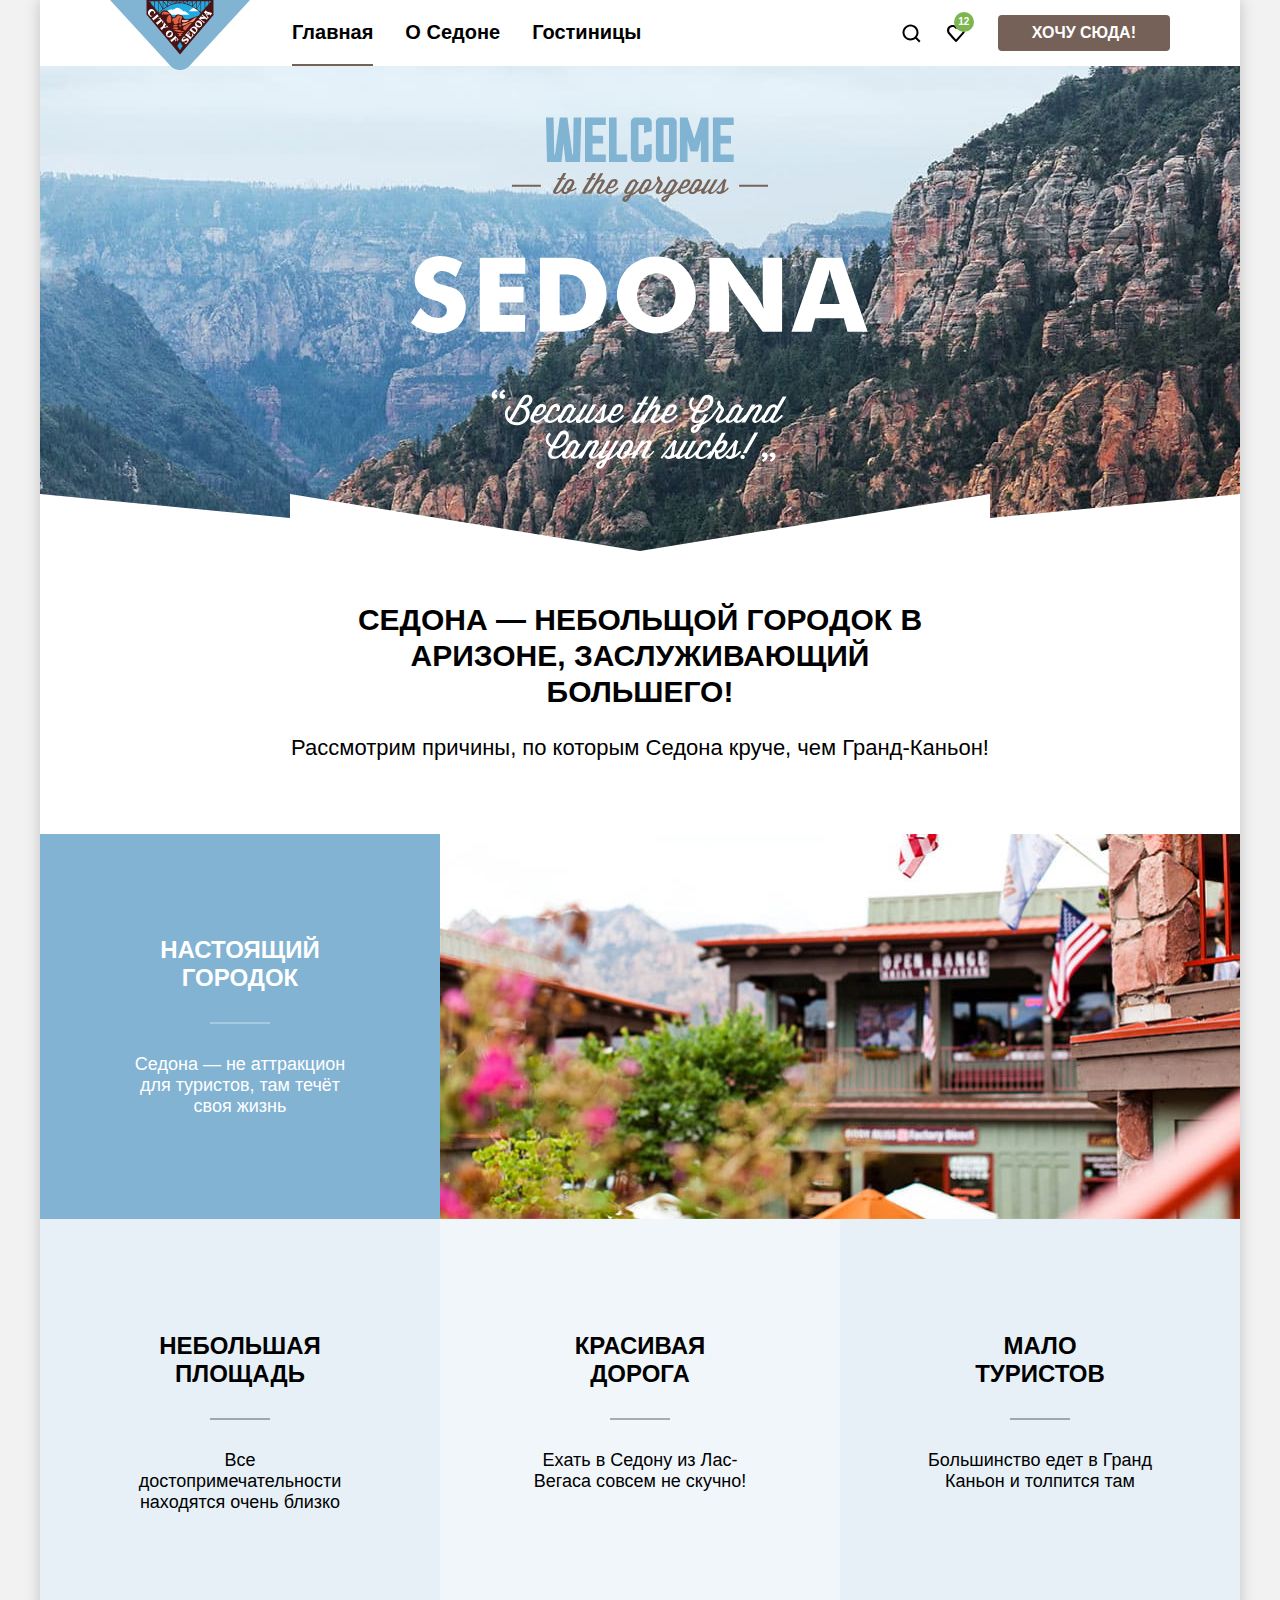
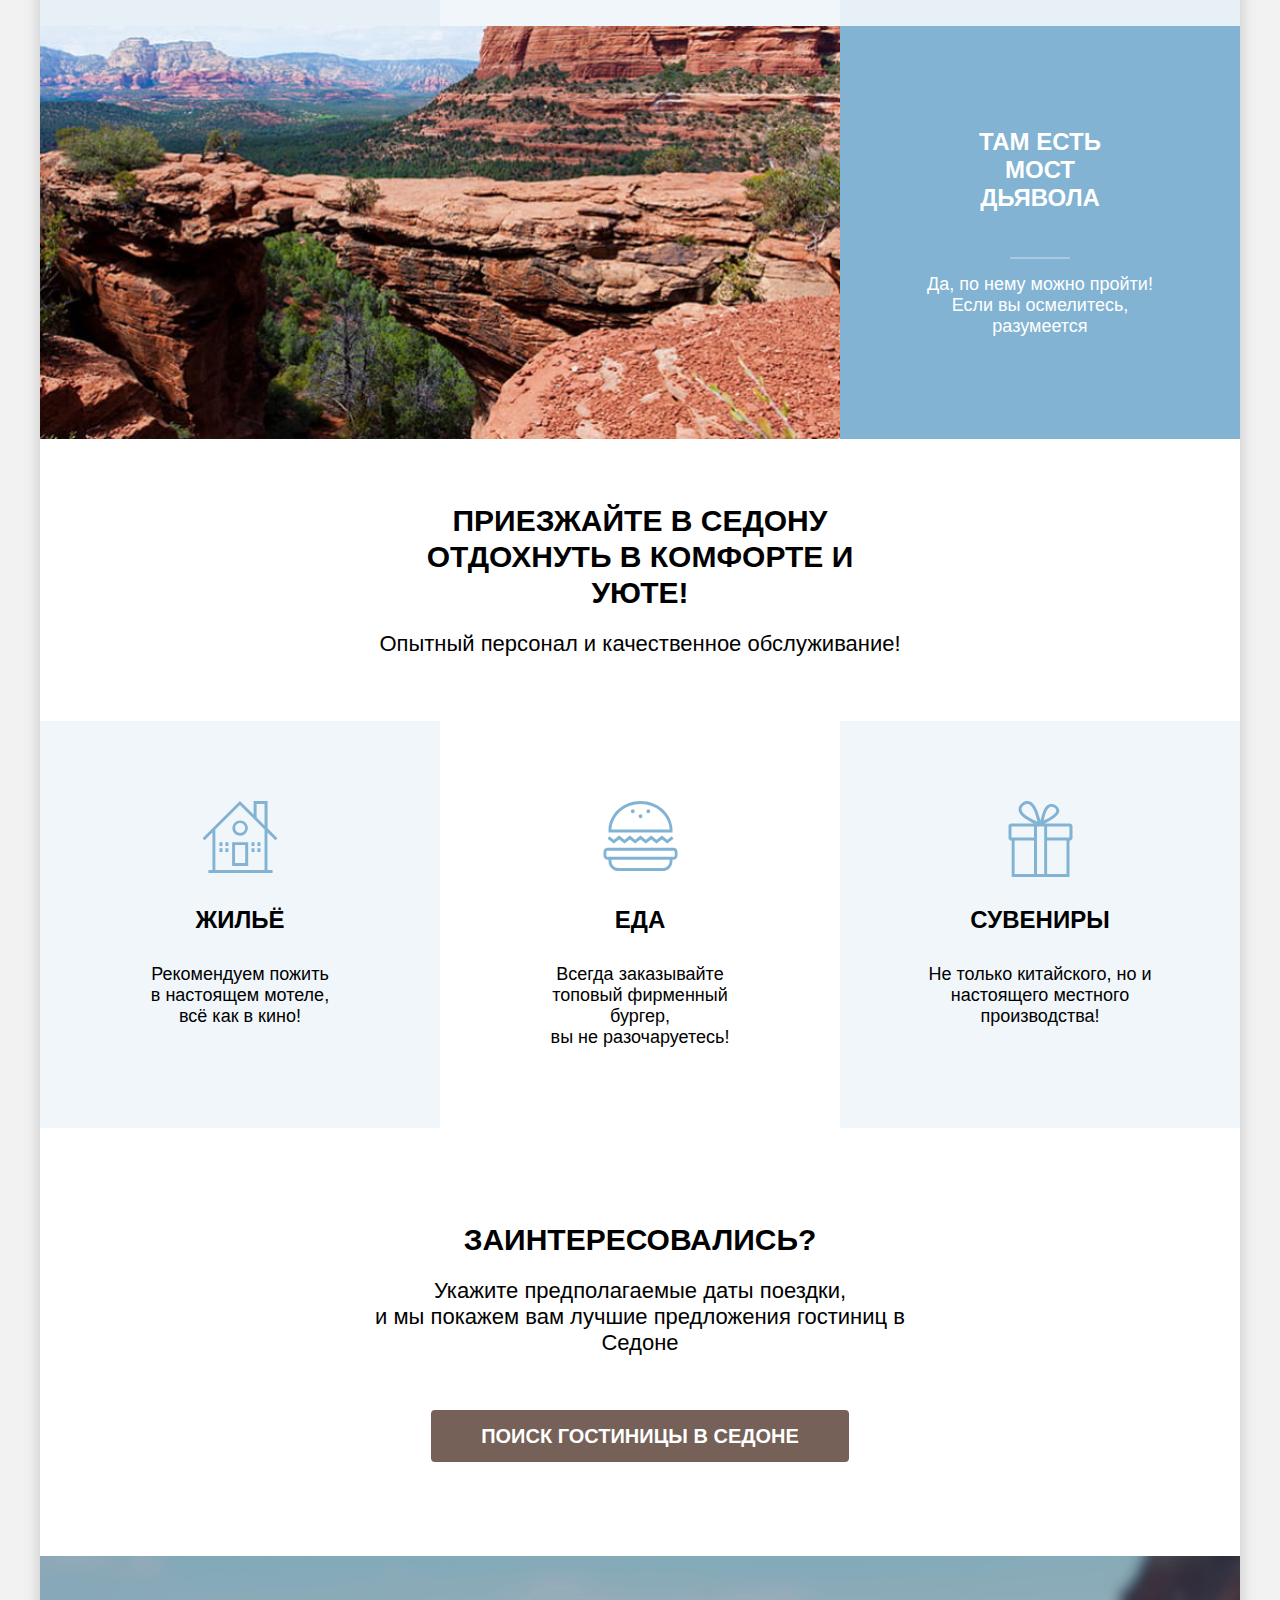
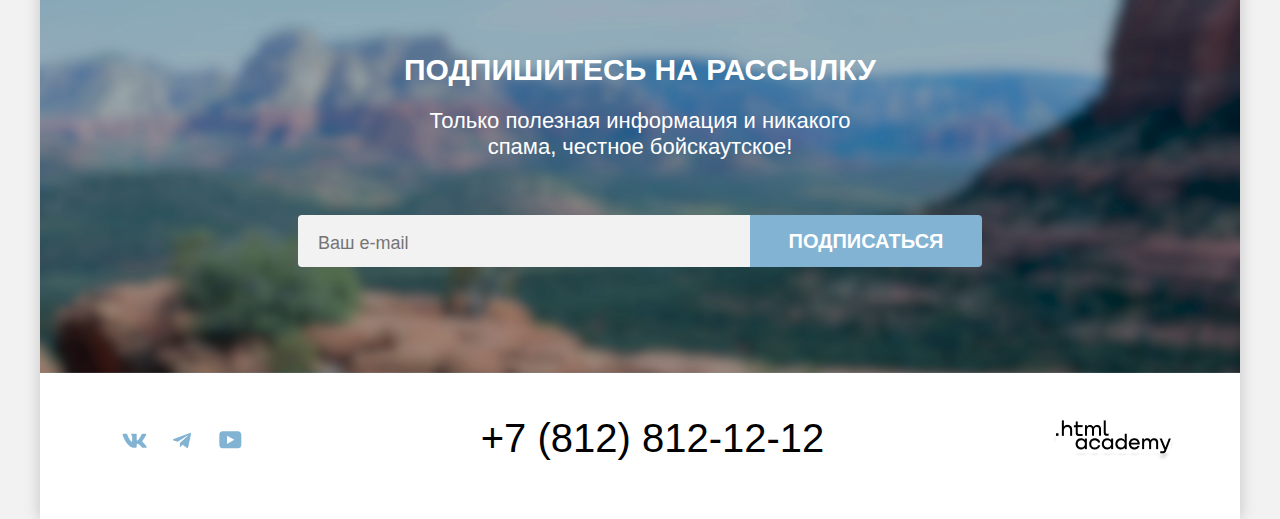
==== commit c0edf6a6: "Merge pull request #3 from Gr1mfield/master" ====
--- a/index.html
+++ b/index.html
@@ -181,7 +181,7 @@
         </div>
       </footer>
 
-      <div class="modal-container">
+      <div class="modal-container modal-container-close">
         <div class="modal modal-search">
           <section class="modal-content">
             <h2 class="modal-title">Поиск гостиницы в Седоне</h2>
@@ -215,14 +215,14 @@
                   <button class="modal-count-btn button-all" name="minus" type="button">
                     <span class="visually-hidden">Кнопка уменьшения количества детей</span>
                     <svg class="minus-svg" width="14" height="14" viewBox="0 0 14 2" fill="none" xmlns="http://www.w3.org/2000/svg">
-                      <path d="M0 0L0 2L14 2V0L0 0Z" fill="#756157" fill-opacity="0.3"></path>
+                      <path d="M0 0L0 2L14 2V0L0 0Z" fill="#000000" fill-opacity="0.3"></path>
                     </svg>
                   </button>
                   <input class="modal-counter-input input-all" value="2" type="number" id="counter-adults" name="counter adults" required>
                   <button type="button" name="plus" class="modal-count-btn button-all">
                     <span class="visually-hidden">Кнопка увеличения количества детей</span>
                     <svg class="plus-svg" width="14" height="14" viewBox="0 0 14 14" xmlns="http://www.w3.org/2000/svg">
-                      <path d="M14 6H8V0H6V6H0V8H6V14H8V8H14V6Z" fill="#756157" fill-opacity="0.3"></path>
+                      <path d="M14 6H8V0H6V6H0V8H6V14H8V8H14V6Z" fill="#000000" fill-opacity="0.3"></path>
                     </svg>
                   </button>
                 </div>
@@ -241,14 +241,14 @@
                   <button class="modal-count-btn button-all" name="minus" type="button">
                     <span class="visually-hidden">Кнопка уменьшения количества взрослых</span>
                     <svg class="minus-svg" width="14" height="14" viewBox="0 0 14 2" fill="none" xmlns="http://www.w3.org/2000/svg">
-                      <path d="M0 0L0 2L14 2V0L0 0Z" fill="#756157" fill-opacity="0.3"></path>
+                      <path d="M0 0L0 2L14 2V0L0 0Z" fill="#000000" fill-opacity="0.3"></path>
                     </svg>
                   </button>
                   <input class="modal-counter-input input-all" value="2" type="number" id="counter-kids" name="counter kids" max="99" required>
                   <button class="modal-count-btn button-all"  name="plus" type="button">
                     <span class="visually-hidden">Кнопка увеличения количества взрослых</span>
                     <svg class="plus-svg" width="14" height="14" viewBox="0 0 14 14" fill="none" xmlns="http://www.w3.org/2000/svg">
-                      <path d="M14 6H8V0H6V6H0V8H6V14H8V8H14V6Z" fill="#756157" fill-opacity="0.3"></path>
+                      <path d="M14 6H8V0H6V6H0V8H6V14H8V8H14V6Z" fill="#000000" fill-opacity="0.3"></path>
                     </svg>
                   </button>
                 </div>
--- a/styles/style.css
+++ b/styles/style.css
@@ -41,6 +41,7 @@
   display: flex;
   flex-direction: column;
   min-height: 100vh;
+  box-shadow: 0 0 15px 0 #0003;
 }
 
 .visually-hidden {
@@ -791,6 +792,10 @@
   cursor: pointer;
   border: none;
   transition: all 0.3s;
+}
+
+.range-toggle:hover {
+  background-color: rgb(180, 180, 180);
 }
 
 .toggle-min {
@@ -1343,7 +1348,6 @@
 }
 
 .modal-counter-input {
-  appearance: textfield;
   color: #000;
   width: 31px;
   min-height: 48px;
@@ -1358,6 +1362,18 @@
 .input-all {
   font-family: "PT Sans", sans-serif;
   background-color: #F2F2F2;
+}
+
+.input-all[type="number"]::-webkit-outer-spin-button,
+.input-all[type="number"]::-webkit-inner-spin-button {
+    -webkit-appearance: none;
+}
+
+.input-all[type='number'],
+.input-all[type="number"]:hover,
+.input-all[type="number"]:focus {
+    appearance: none;
+    -moz-appearance: textfield;
 }
 
 .button-all {
@@ -1382,8 +1398,7 @@
 
 .social-link:hover,
 .footer-contacts-address-phone:hover,
-.htmlacademy-link:hover,
-.modal-count-btn:hover
+.htmlacademy-link:hover
 {
   opacity: 0.6;
   cursor: pointer;
@@ -1469,3 +1484,7 @@
   opacity: 1;
   cursor: default;
 }
+
+.modal-count-btn:hover path {
+  fill-opacity: 1;
+}
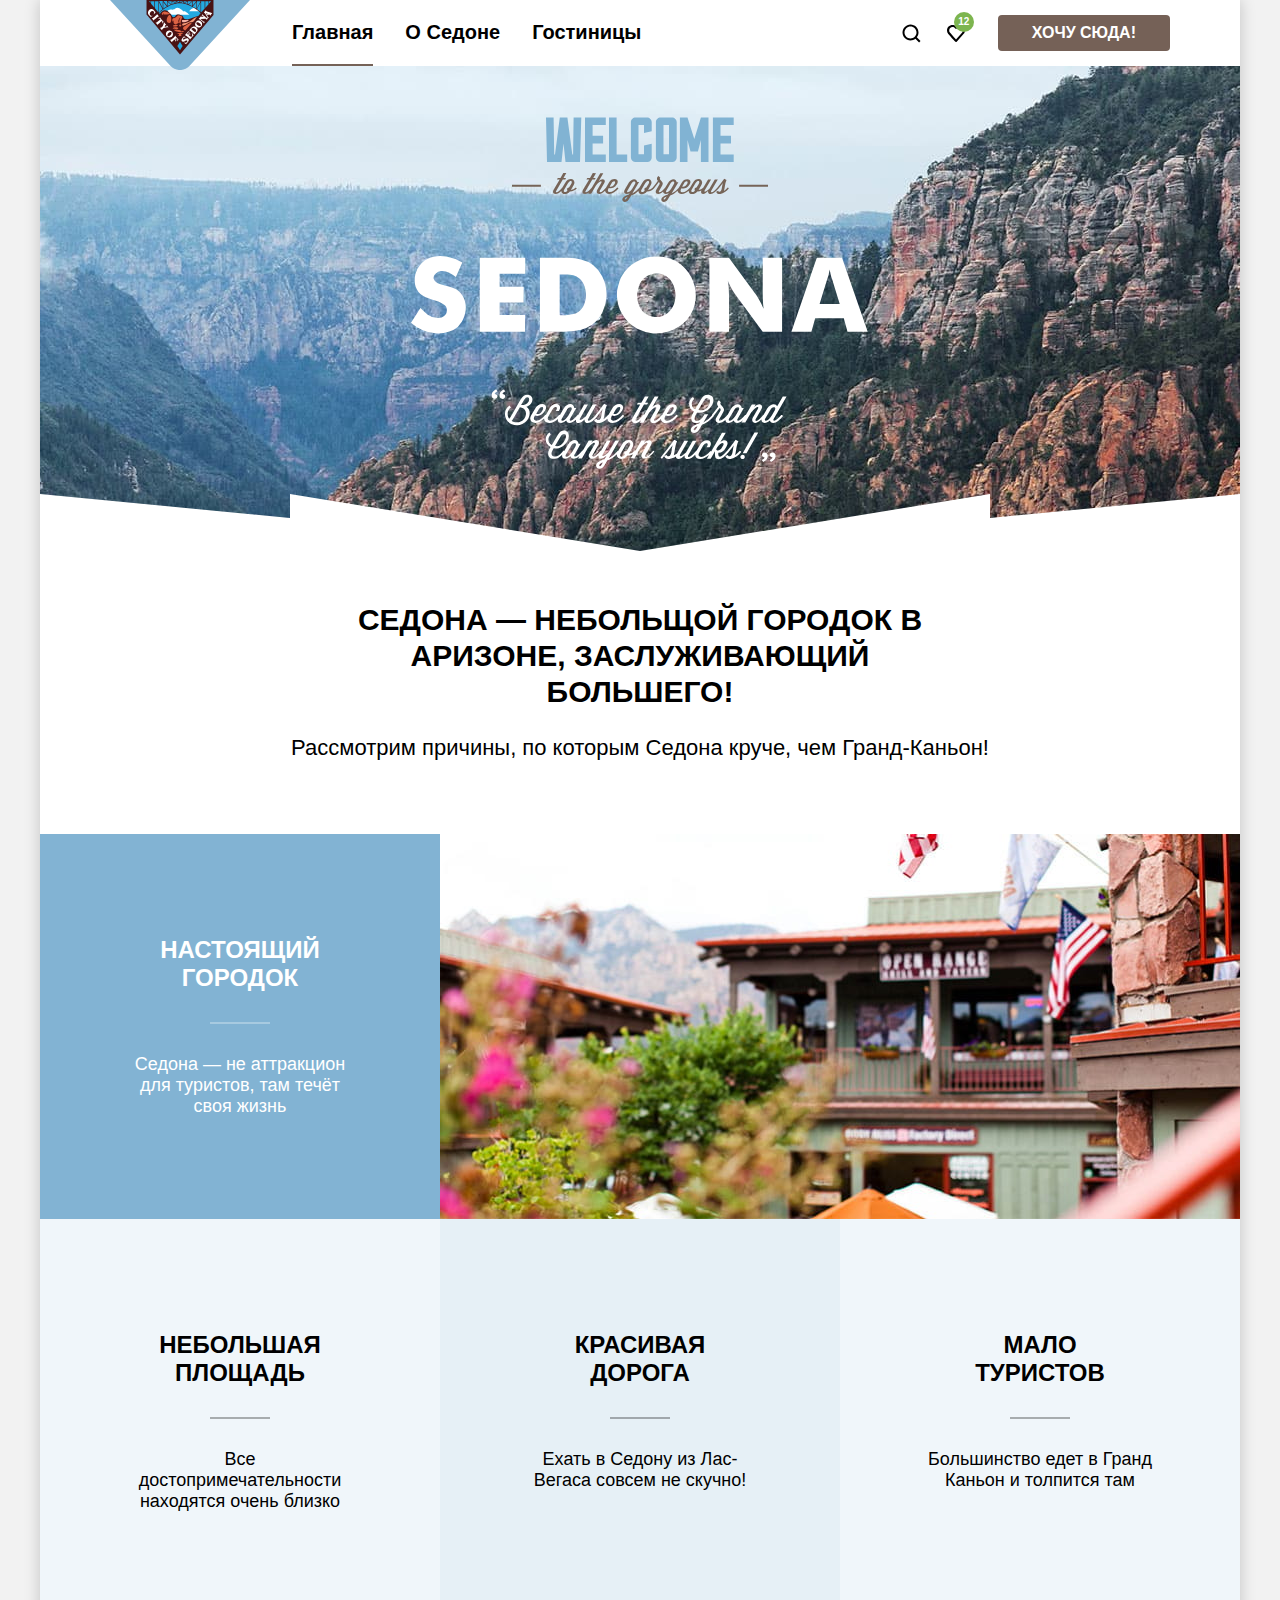
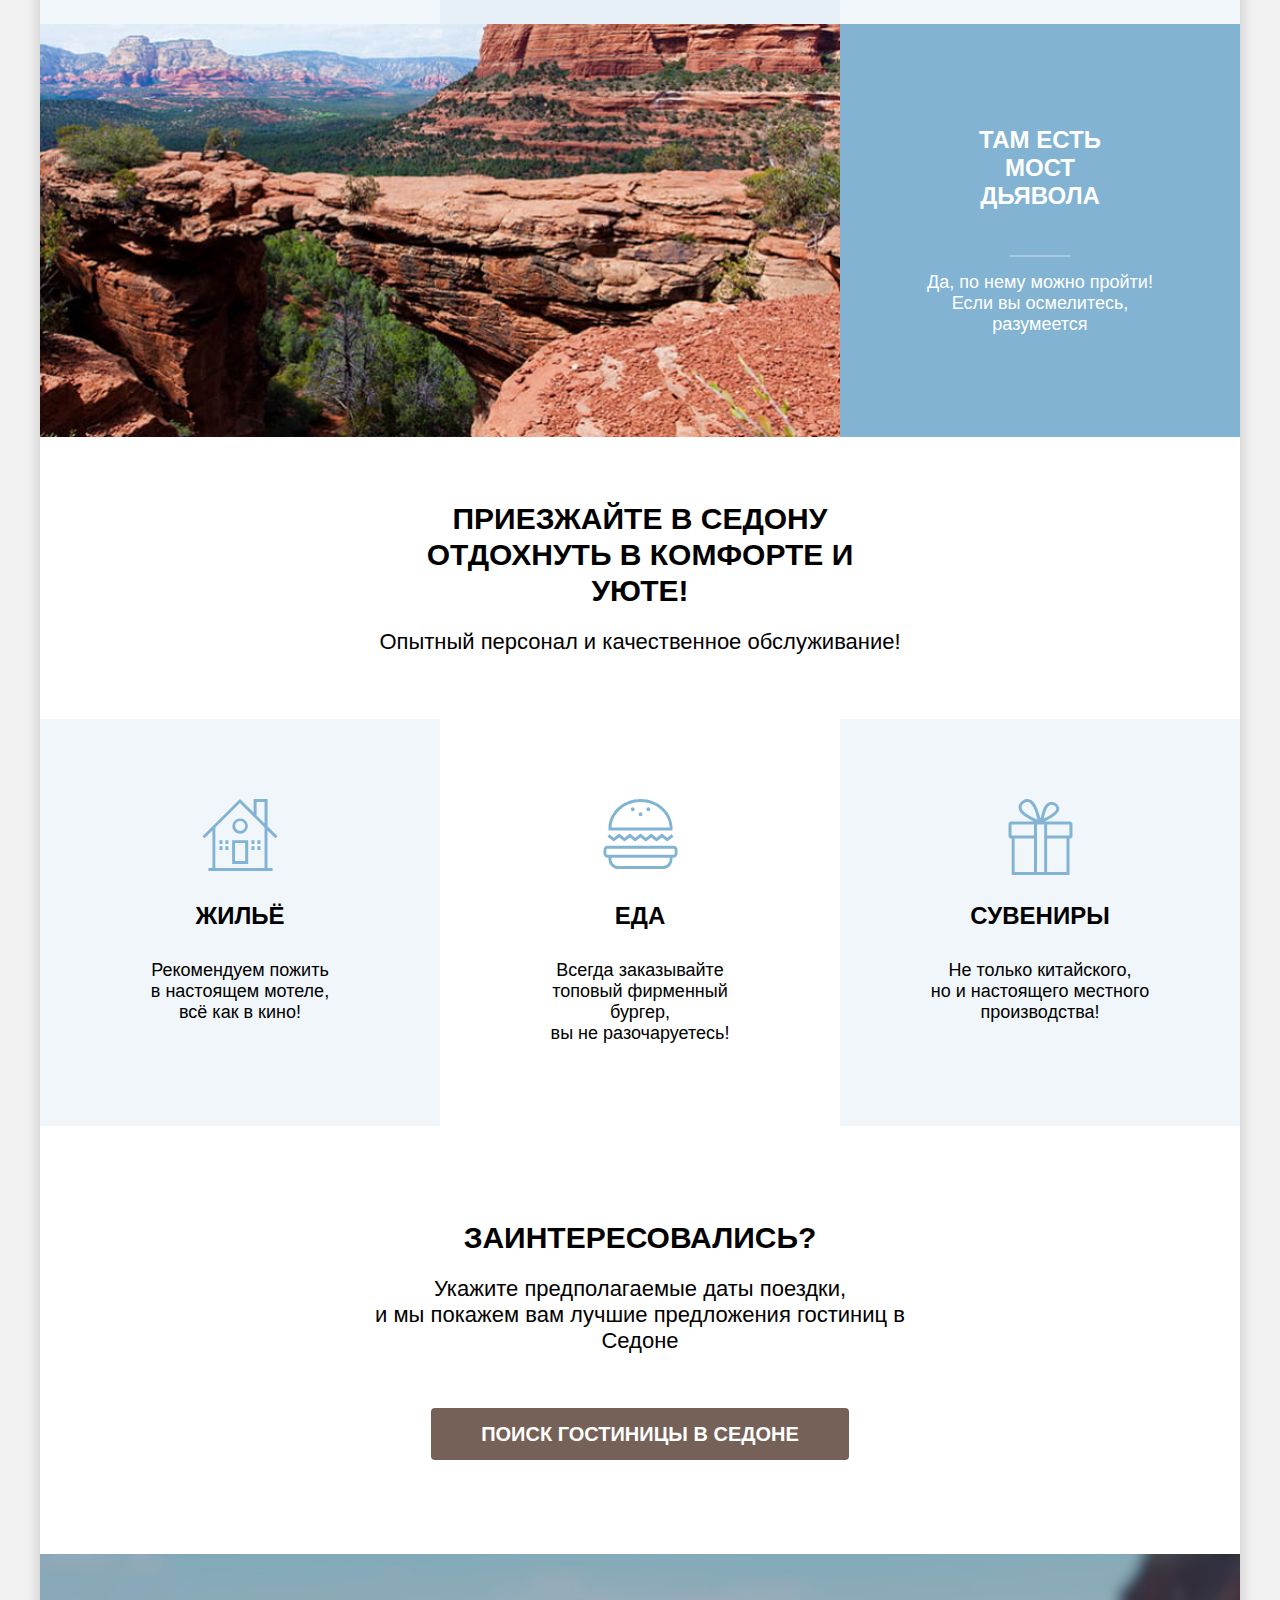
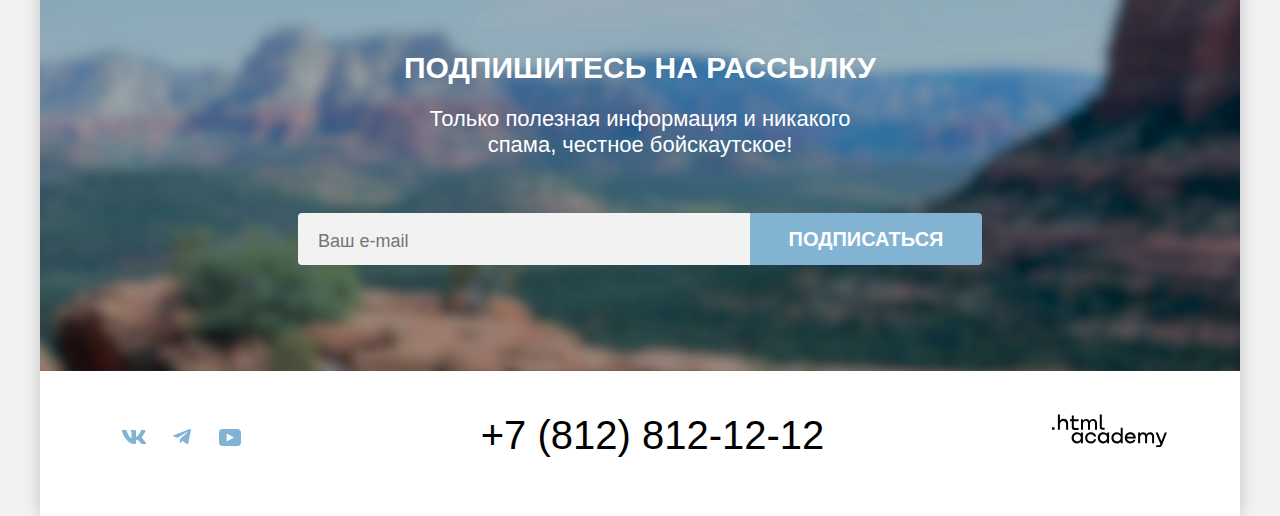
==== commit a3fd7803: "Правит замечания после проверки" ====
--- a/index.html
+++ b/index.html
@@ -6,6 +6,7 @@
     <title>Добро пожаловать в Седону!</title>
     <link rel="stylesheet" href="styles/style.css">
     <link rel="icon" href="favicon.ico">
+    <link rel="icon" type="image/png" href="images/favicon.png">
   </head>
 
   <body>
@@ -122,8 +123,8 @@
             <li class="reasons-item reasons-item-gift">
               <h3 class="reasons-title">Сувениры</h3>
               <p class="reasons-description">
-                Не только китайского, но и<br>
-                настоящего местного<br>
+                Не только китайского,<br>
+                но и настоящего местного<br>
                 производства!
               </p>
             </li>
@@ -158,16 +159,25 @@
           <li class="social-item">
             <a class="social-link social-link-vk" href="https://vk.com/htmlacademy">
               <span class="visually-hidden">Ссылка на группу ВКонтакте</span>
+              <svg width="24" height="14" viewBox="0 0 24 14" fill="none" xmlns="http://www.w3.org/2000/svg">
+                <path fill-rule="evenodd" clip-rule="evenodd" d="M23.45 0.948C23.616 0.402 23.45 0 22.655 0H20.03C19.362 0 19.054 0.347 18.887 0.73C18.887 0.73 17.552 3.926 15.661 6.002C15.049 6.604 14.771 6.795 14.437 6.795C14.27 6.795 14.019 6.604 14.019 6.057V0.948C14.019 0.292 13.835 0 13.279 0H9.151C8.734 0 8.483 0.304 8.483 0.593C8.483 1.214 9.429 1.358 9.526 3.106V6.904C9.526 7.737 9.373 7.888 9.039 7.888C8.149 7.888 5.984 4.677 4.699 1.003C4.45 0.288 4.198 0 3.527 0H0.9C0.15 0 0 0.347 0 0.73C0 1.412 0.89 4.8 4.145 9.281C6.315 12.341 9.37 14 12.153 14C13.822 14 14.028 13.632 14.028 12.997V10.684C14.028 9.947 14.186 9.8 14.715 9.8C15.105 9.8 15.772 9.992 17.33 11.467C19.11 13.216 19.403 14 20.405 14H23.03C23.78 14 24.156 13.632 23.94 12.904C23.702 12.18 22.852 11.129 21.725 9.882C21.113 9.172 20.195 8.407 19.916 8.024C19.527 7.533 19.638 7.314 19.916 6.877C19.916 6.877 23.116 2.451 23.449 0.948H23.45Z" fill="#83B3D3"/>
+              </svg>
             </a>
           </li>
           <li class="social-item">
             <a class="social-link social-link-telegram" href="https://t.me/htmlacademy">
               <span class="visually-hidden">Ссылка на Telegram канал</span>
+              <svg width="18" height="16" viewBox="0 0 18 16" fill="none" xmlns="http://www.w3.org/2000/svg">
+                <path d="M16.785 0.0992597L0.840489 6.24776C-0.247661 6.68481 -0.241365 7.29184 0.640845 7.56253L4.73445 8.83953L14.2058 2.8637C14.6537 2.59121 15.0629 2.7378 14.7265 3.03636L7.05283 9.96185H7.05103L7.05283 9.96275L6.77045 14.1823C7.18413 14.1823 7.36669 13.9925 7.59871 13.7686L9.58705 11.8351L13.7229 14.89C14.4855 15.31 15.0332 15.0941 15.2229 14.1841L17.9379 1.38885C18.2158 0.274623 17.5126 -0.229883 16.785 0.0992597Z" fill="#83B3D3"/>
+              </svg>
             </a>
           </li>
           <li class="social-item">
             <a class="social-link social-link-youtube" href="https://www.youtube.com/user/htmlacademyru">
               <span class="visually-hidden">Ссылка на Youtube канал</span>
+              <svg width="22" height="17" viewBox="0 0 22 17" fill="none" xmlns="http://www.w3.org/2000/svg">
+                <path d="M18.607 0H3.17413C1.31343 0 0 1.59375 0 3.4V13.4937C0 15.4062 1.31343 17 3.17413 17H18.8259C20.4677 17 22 15.4063 22 13.6V3.4C21.7811 1.59375 20.4677 0 18.607 0ZM7.66169 12.5375V4.4625L14.995 8.5L7.66169 12.5375Z" fill="#83B3D3"/>
+              </svg>
             </a>
           </li>
         </ul>
@@ -175,9 +185,7 @@
           <a class="footer-contacts-address-phone" href="tel:+78128121212">+7 (812) 812-12-12</a>
         </div>
         <div class="htmlacademy-link-container">
-          <a class="htmlacademy-link" href="https://htmlacademy.ru/">
-            <img class="htmlacademy-img" width="123" height="42" src="images/footer/logo-htmlacademy.png" alt="htmlacademy">
-          </a>
+          <a class="htmlacademy-link" href="https://htmlacademy.ru/"></a>
         </div>
       </footer>
 
--- a/styles/style.css
+++ b/styles/style.css
@@ -36,6 +36,7 @@
 
 .page-container {
   max-width: 1200px;
+  min-width: 1200px;
   margin: 0 auto;
   background-color: #FFF;
   display: flex;
@@ -212,7 +213,7 @@
 }
 
 .city-slogan {
-  height: 261px;
+  min-height: 261px;
   width: 1200px;
   display: flex;
   flex-direction: column;
@@ -236,6 +237,7 @@
   line-height: 26px;
   text-align: center;
   margin: 0;
+  padding: 0 100px;
 }
 
 .advantages-list {
@@ -302,14 +304,14 @@
 }
 
 .advantages-item-container-small {
-  padding: 113px 85px;
+  padding: 112px 85px;
+}
+
+.advantages-item-container-small:nth-child(2n) {
+  background-color: #83B3D31F;
 }
 
 .advantages-item-container-small:nth-child(2n+1) {
-  background-color: #83B3D31F;
-}
-
-.advantages-item-container-small:nth-child(2n) {
   background-color: #83B3D333;
 }
 
@@ -335,6 +337,7 @@
 
 .invitation-description {
   margin: 0;
+  padding: 0 100px;
 }
 
 .reasons-list {
@@ -369,7 +372,7 @@
   display: flex;
   flex-direction: column;
   align-items: center;
-  padding: 80px 85px;
+  padding: 78px 85px 82px;
   text-align: center;
   gap: 30px;
 }
@@ -435,7 +438,7 @@
   background-image: url('../images/subscribe-background.png');
   background-repeat: no-repeat;
   background-size: cover;
-  background-color: #82B3D3;
+  background-color: #2D4D62;
   color: #FFF;
   display: flex;
   justify-content: center;
@@ -500,7 +503,7 @@
   display: flex;
   min-height: 50px;
   background-color: #FFF;
-  padding: 25px 65px 30px 70px;
+  padding: 24px 65px 30px 70px;
 }
 
 .social-list {
@@ -525,23 +528,13 @@
 .social-item a {
   color: #000;
   text-decoration: none;
-  display: block;
+  display: flex;
   width: 48px;
   height: 40px;
-  background-repeat: no-repeat  ;
+  background-repeat: no-repeat;
   background-position: center;
-}
-
-.social-link-vk {
-  background-image: url('../images/footer/logo-vk.svg');
-}
-
-.social-link-telegram {
-  background-image: url('../images/footer/logo-telegram.svg');
-}
-
-.social-link-youtube {
-  background-image: url('../images/footer/logo-youtube.svg');
+  align-items: center;
+  justify-content: center;
 }
 
 .social-link:focus + .social-item {
@@ -557,7 +550,7 @@
 
 
 .htmlacademy-link-container {
-  margin-top: 22px;
+  margin-top: 19px;
   display: flex;
   width: 330px;
   align-items: flex-end;
@@ -582,12 +575,12 @@
   font-size: 60px;
   line-height: 78px;
   margin: 0;
-  margin-bottom: 5px;
+  margin-bottom: 6px;
 }
 
 .breadcrumbs {
   display: flex;
-  gap: 10px;
+  gap: 11px;
   margin: 0;
   padding: 0;
   list-style: none;
@@ -644,11 +637,12 @@
   font-weight: 700;
   font-size: 20px;
   line-height: 24px;
-  margin-bottom: 32px;
+  margin-bottom: 30px;
 }
 
 .catalog-filter-list {
   margin: 0;
+  margin-top: 2px;
   padding: 0;
   list-style: none;
 }
@@ -659,6 +653,11 @@
 
 .catalog-filter-item:not(:last-child) {
   margin-bottom: 16px;
+}
+
+.price-group {
+  padding-top: 3px;
+  padding-right: 2px;
 }
 
 .control {
@@ -671,6 +670,8 @@
   width: 20px;
   height: 20px;
   border-radius: 4px;
+  top: 2px;
+  left: 1px;
   display: block;
   background-color: #f2f2f2;
 }
@@ -728,7 +729,7 @@
 .catalog-price-controls {
   display: flex;
   gap: 2px;
-  margin-bottom: 40px;
+  margin-bottom: 44px;
 }
 
 .price-input {
@@ -746,7 +747,7 @@
 .price-label {
   position: absolute;
   color: #000;
-  top: 10px;
+  top: 12px;
   right: 20px;
   opacity: 0.3;
 }
@@ -768,6 +769,7 @@
   line-height: 1px;
   height: 4px;
   border: none;
+  margin-left: 1px;
 }
 
 .range-scale {
@@ -786,6 +788,7 @@
 
 .range-toggle {
   position: absolute;
+  background-color: #FFF;
   width: 20px;
   height: 20px;
   border-radius: 5px;
@@ -795,7 +798,7 @@
 }
 
 .range-toggle:hover {
-  background-color: rgb(180, 180, 180);
+  background-color: #FFF;
 }
 
 .toggle-min {
@@ -837,10 +840,18 @@
   text-align: center;
   border-style: solid;
   border-color: transparent;
+  font-family: "PT Sans", sans-serif;
+  transition: all 0.3s;
+  cursor: pointer;
 }
 
 .reset-filter-button:hover {
   opacity: 0.6;
+}
+
+.reset-filter-button:disabled {
+  color: #FFF;
+  opacity: 0.1;
 }
 
 .catalog-hotels-header {
@@ -877,7 +888,7 @@
   padding: 12px 20px;
   margin: 0;
   appearance: none;
-  background: url("../images/catalog/list-type/select-triangle.svg") 95% center no-repeat;
+  background: url("../images/catalog/list-type/select-triangle.svg") 94% center no-repeat;
   transition: all 0.3s;
 }
 
@@ -890,7 +901,7 @@
   gap: 8px;
   width: 168px;
   justify-content: flex-end;
-  margin-left: 70px;
+  margin-left: 62px;
 }
 
 .view-type-link {
@@ -1156,11 +1167,29 @@
   background-color: #F2F2F2;
   border: none;
   border-radius: 50%;
+  cursor: pointer;
+}
+
+.modal-close-button::before {
   background-image: url("../images/modal/modal-close-icon.svg");
-  background-repeat: no-repeat;
-  background-position: center;
-  cursor: pointer;
-}
+  background-size: cover;
+  color: #000;
+  content: '';
+  display: block;
+  width: 15px;
+  height: 15px;
+  margin: auto;
+}
+
+.modal-close-button:hover,
+.modal-close-button:focus-visible {
+  background-color: #E6E6E6;
+}
+
+.modal-close-button:active::before {
+  opacity: 0.3;
+}
+
 
 .search-form {
   display: flex;
@@ -1376,6 +1405,11 @@
     -moz-appearance: textfield;
 }
 
+.input-all:hover,
+.input-all:focus-visible {
+  background-color: #E6E6E6;
+}
+
 .button-all {
   font-family: "PT Sans", sans-serif;
   transition: all 0.3s;
@@ -1396,19 +1430,52 @@
   background-color: #7DB54F;
 }
 
-.social-link:hover,
-.footer-contacts-address-phone:hover,
-.htmlacademy-link:hover
-{
-  opacity: 0.6;
+.htmlacademy-link {
+  height: 47px;
+  width: 123px;
+  -webkit-mask-image: url(../images/footer/logo-htmlacademy.svg);
+  mask-image: url(../images/footer/logo-htmlacademy.svg);
+  mask-repeat: no-repeat;
+  display: block;
+  background-color: #000;
+  box-sizing: border-box;
+}
+
+.footer-contacts-address-phone:focus-visible,
+.footer-contacts-address-phone:hover {
+  color: #756157;
   cursor: pointer;
+}
+
+.footer-contacts-address-phone:active {
+  color: #756157;
+  opacity: 0.3;
+}
+
+.htmlacademy-link:hover,
+.htmlacademy-link:focus-visible {
+  background-color: #756157;
+}
+
+.htmlacademy-link:active {
+  background-color: #756157;
+  opacity: 0.3;
+}
+
+.social-link:hover svg path,
+.social-link:focus-visible svg path {
+  fill: #68A2CA;
+}
+
+.social-link:active svg path {
+  fill: #68A2CA;
+  opacity: 0.3;
 }
 
 .control-checbox:hover,
 .control-radio:hover,
 .breadcrumbs-link:hover,
 .catalog-item-link:hover,
-.modal-close-button:hover,
 .navigation-logo-link:hover
 {
   opacity: 0.6;
@@ -1463,16 +1530,29 @@
   opacity: 0.5;
 }
 
-.range-toggle:active,
+.range-toggle:hover {
+  background-color: #FFF;
+  box-shadow: 0 4px 10px 0 rgb(0 0 0 / 25%);
+}
+
 .range-toggle:focus-visible {
   outline: 3px solid #83B3D3;
   transition: none;
   background-color: #FFF;
+  box-shadow: 0 4px 10px 0 rgb(0 0 0 / 25%);
+}
+
+.range-toggle:active {
+  outline: 3px solid #83B3D3;
+  transition: none;
+  background-color: #FFF;
+  box-shadow: 0 7px 15px 0 rgb(0 0 0 / 40%);
+
 }
 
 .catalog-select-control:hover {
-  outline: 3px solid #83B3D3;
-  transition: all 0.3s;
+  border-color: #000;
+  cursor: pointer;
 }
 
 .button-all:disabled {
@@ -1488,3 +1568,19 @@
 .modal-count-btn:hover path {
   fill-opacity: 1;
 }
+
+
+
+.control-input:disabled + .control-mark,
+.control-input:disabled + .control-mark + .control-label {
+  opacity: 0.3;
+}
+
+.range-toggle:disabled {
+  background-color: #969696;
+}
+
+.button-all:disabled {
+  background-color: #E5E5E5;
+  color: #FFF;
+}
